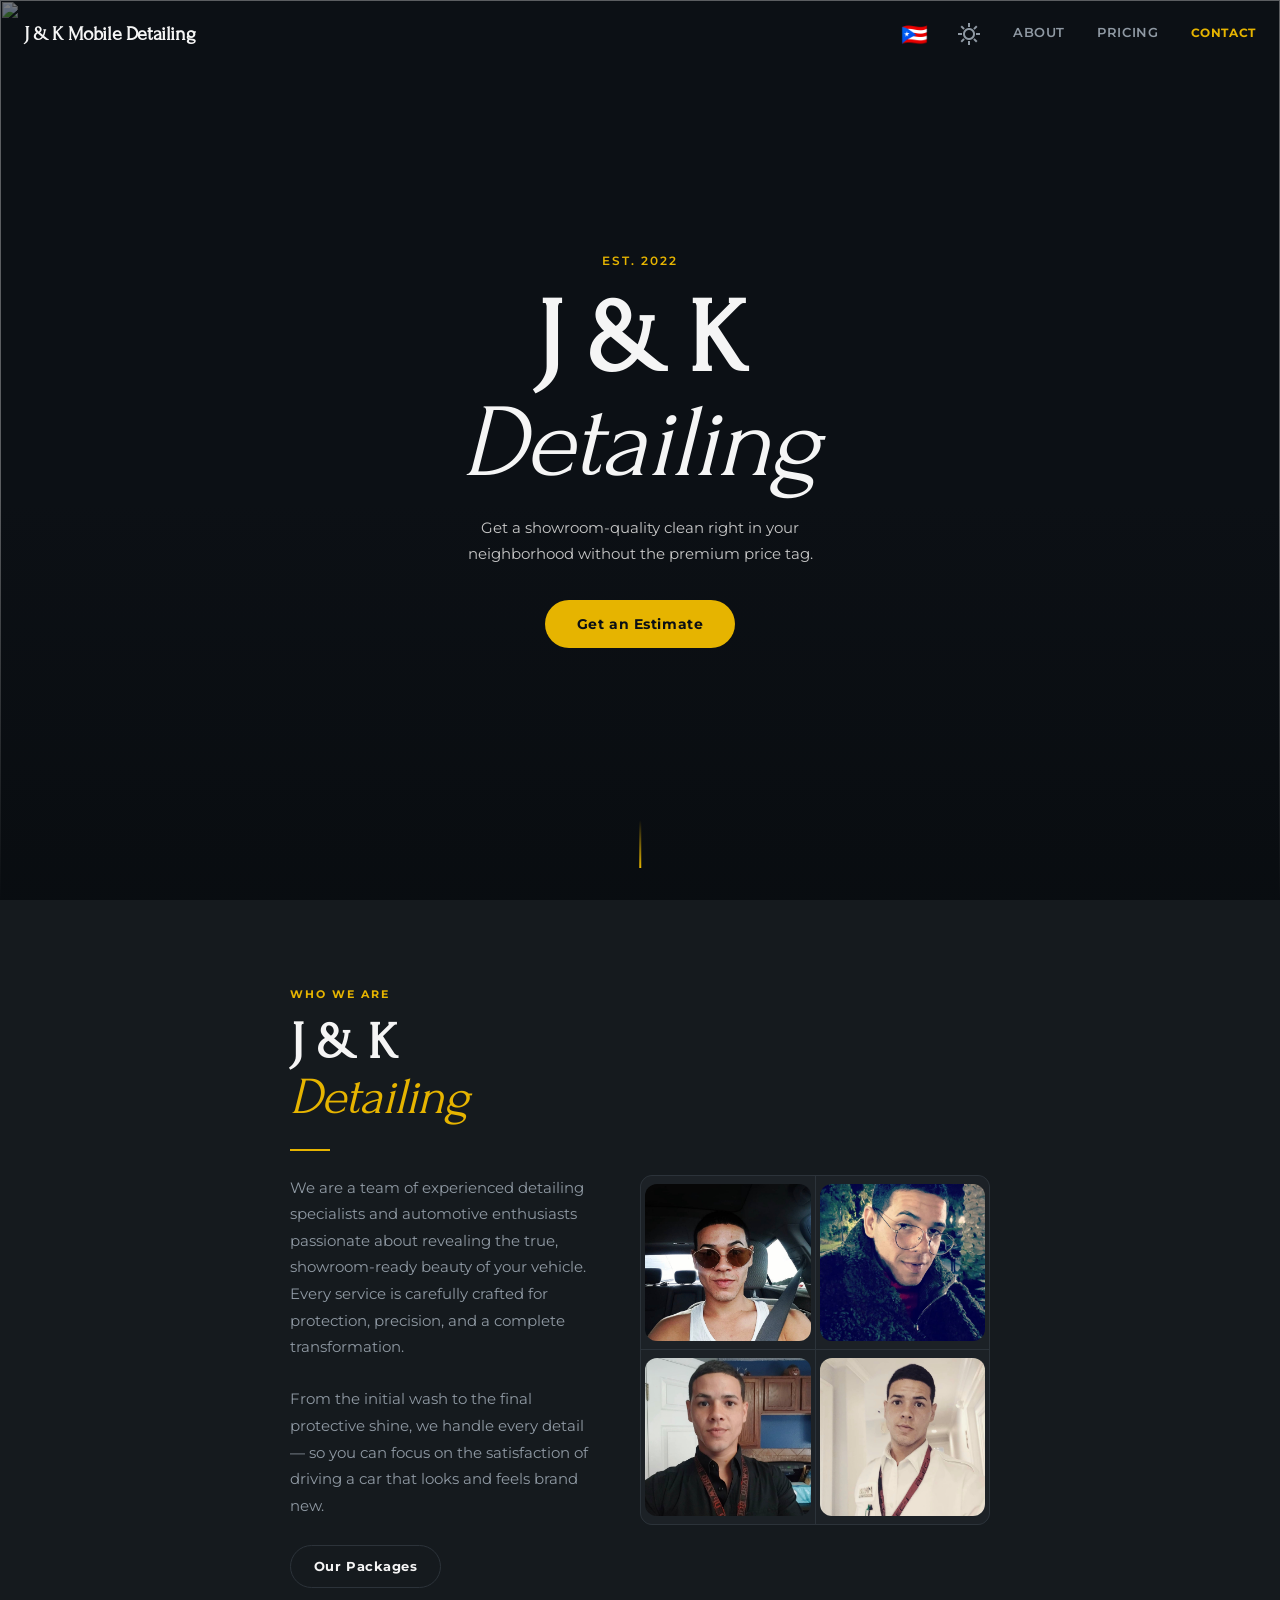
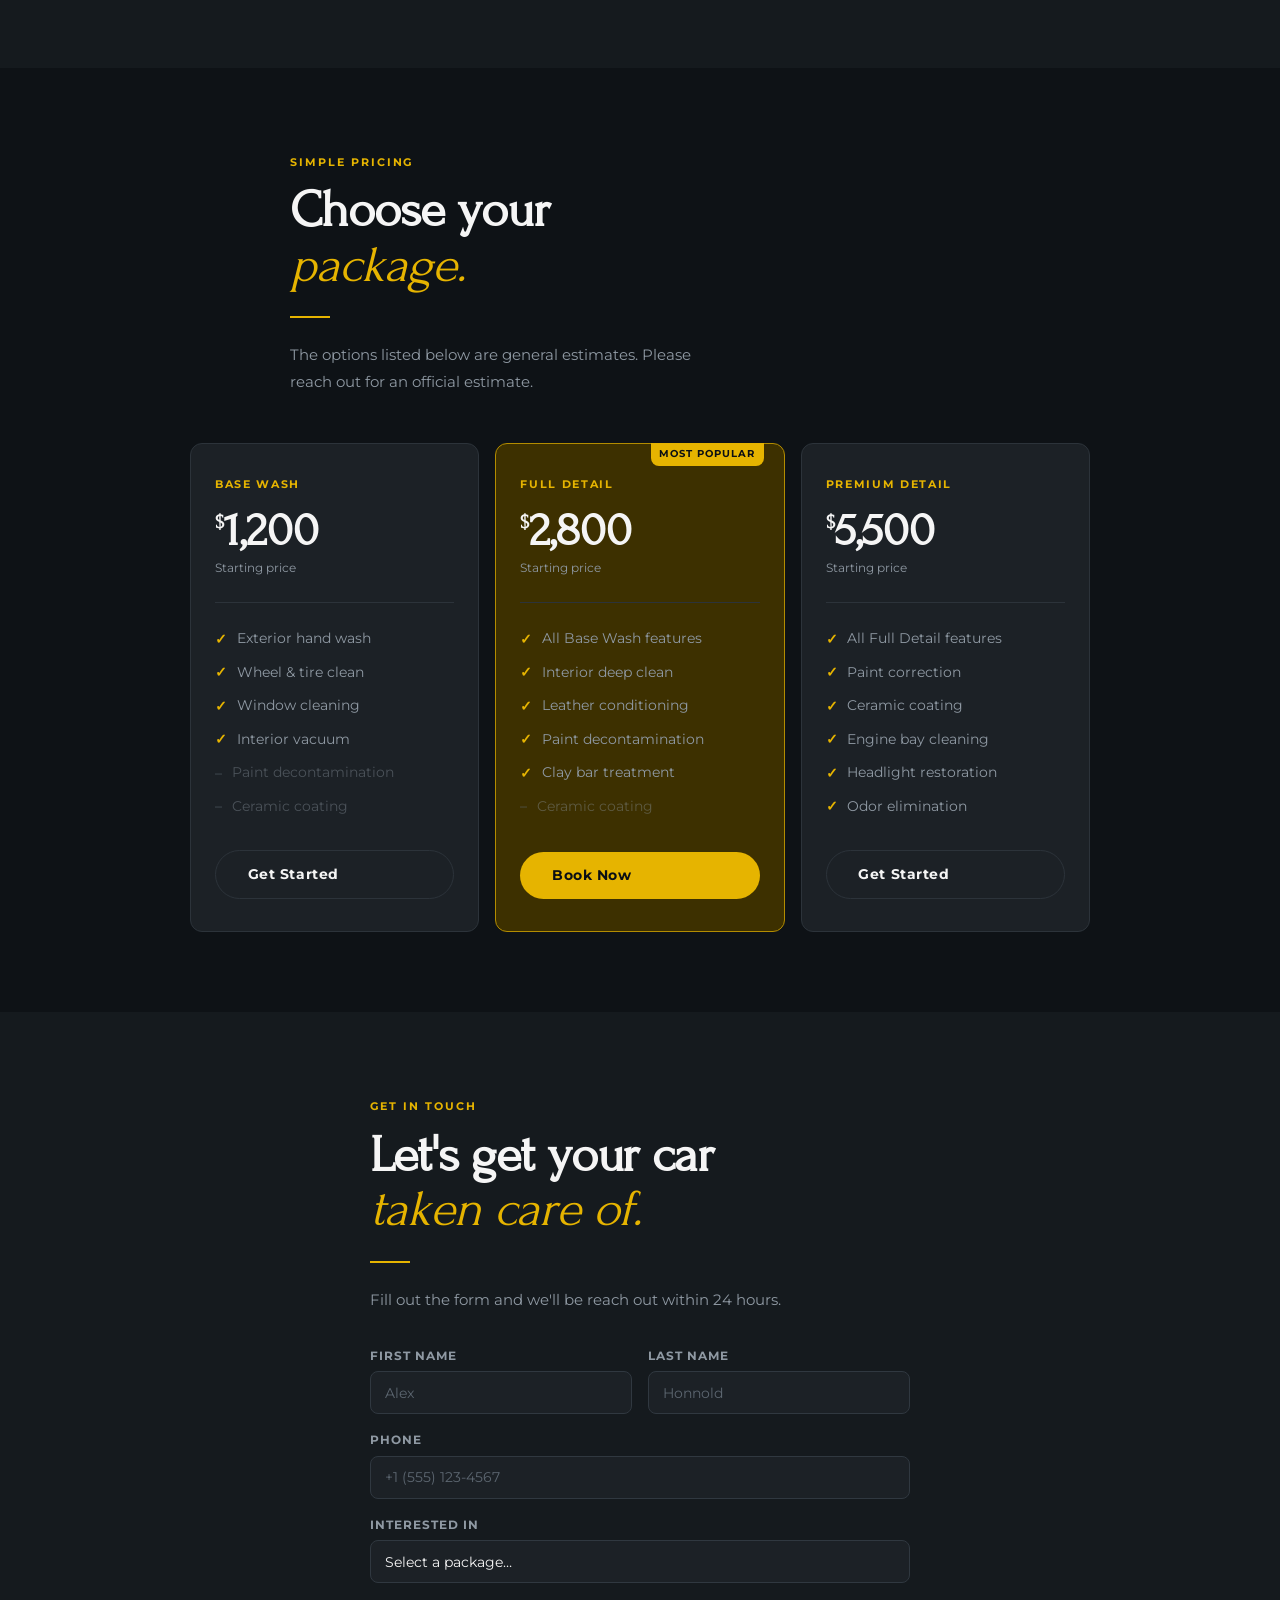
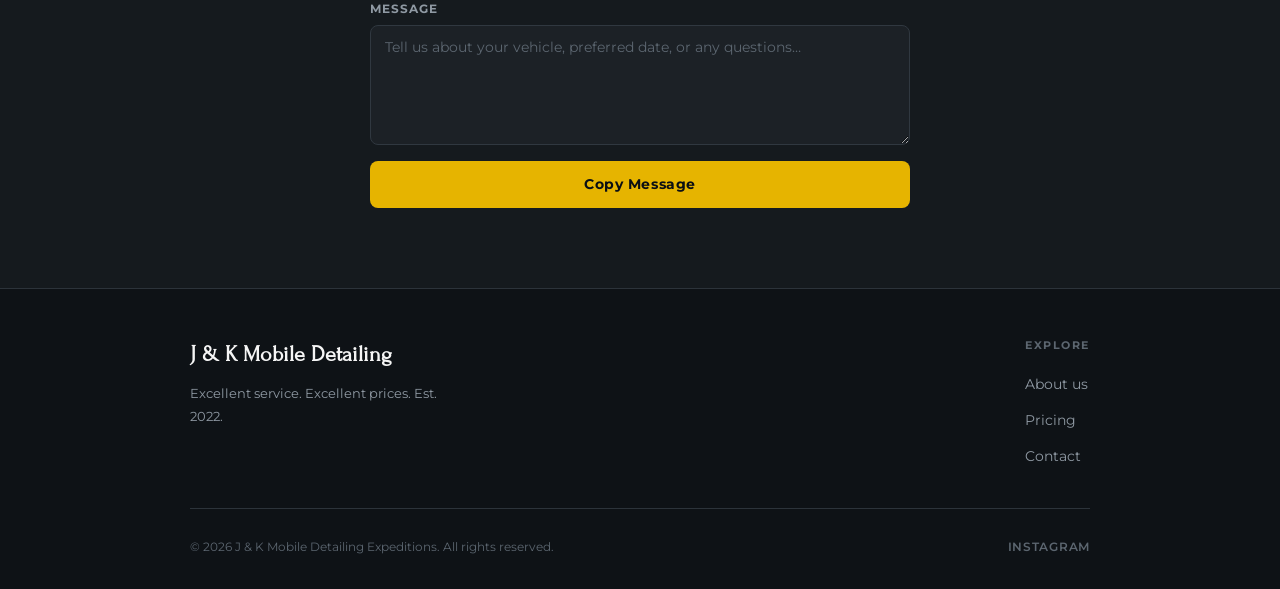
==== jan-site/index.html @ 82960778 "Testing form validation" ====
<!DOCTYPE html>
<html lang="en">
  <head>
    <meta charset="UTF-8" />
    <meta name="viewport" content="width=device-width, initial-scale=1.0"/>
  <title>J & K Mobile Detailing – Full Page</title>
  <link rel="preconnect" href="https://fonts.googleapis.com">
  <link rel="preconnect" href="https://fonts.gstatic.com" crossorigin>
  <link href="https://fonts.googleapis.com/css2?family=Forum&family=Montserrat:ital,wght@0,100..900;1,100..900&display=swap" rel="stylesheet">
  <link rel="stylesheet" href="style.css">
  <link rel="stylesheet" href="https://fonts.googleapis.com/css2?family=Material+Symbols+Outlined:opsz,wght,FILL,GRAD@24,400,0,0&icon_names=sunny" />
  <link rel="stylesheet" href="https://fonts.googleapis.com/css2?family=Material+Symbols+Outlined:opsz,wght,FILL,GRAD@24,400,0,0&icon_names=bedtime" />
</head>
<body>

  <!-- ================================
       NAV
       ================================ -->
  <nav class="nav" id="nav">
    <a href="#" class="nav__logo">J & K Mobile Detailing</a>
    <div class="nav__right">
      <div class="nav__lang-toggle" id="langToggle" aria-label="Toggle language">
        <span class="nav__flag nav__flag--pr" title="Cambiar a español">🇵🇷</span>
        <span class="nav__flag nav__flag--us" title="Switch to English">🇺🇸</span>
      </div>
      <div class="nav__theme-toggle" id="themeToggle" aria-label="Toggle colour scheme">
        <span class="material-symbols-outlined nav__ld nav__light" id="nav__light">sunny</span>
        <span class="material-symbols-outlined nav__ld nav__dark"  id="nav__dark">bedtime</span>
      </div>
      <ul class="nav__links">
        <li><a href="#about"   data-en="About"   data-es="Nosotros">About</a></li>
        <li><a href="#pricing" data-en="Pricing" data-es="Precios">Pricing</a></li>
        <li><a href="#contact" class="nav__cta" data-en="Contact" data-es="Contacto">Contact</a></li>
      </ul>
      <button class="nav__hamburger" id="hamburger" aria-label="Toggle menu">
        <span></span><span></span><span></span>
      </button>
    </div>
  </nav>

  <!-- Mobile drawer -->
  <div class="nav__drawer" id="drawer">
    <a href="#about"    onclick="closeDrawer()" data-en="About"    data-es="Nosotros">About</a>
    <a href="#features" onclick="closeDrawer()" data-en="Services" data-es="Servicios">Services</a>
    <a href="#pricing"  onclick="closeDrawer()" data-en="Pricing"  data-es="Precios">Pricing</a>
    <a href="#contact"  onclick="closeDrawer()" data-en="Contact"  data-es="Contacto">Contact</a>
  </div>

  <!-- ================================
       HERO
       ================================ -->
  <section class="hero" id="home">
    <img
      class="hero__bg"
      src="https://images.unsplash.com/photo-1694678505383-676d78ea3b96?q=80&w=1470&auto=format&fit=crop&ixlib=rb-4.1.0&ixid=M3wxMjA3fDB8MHxwaG90by1wYWdlfHx8fGVufDB8fHx8fA%3D%3D"
      alt=""
      aria-hidden="true"
      fetchpriority="high"
    />
    <div class="hero__overlay"></div>

    <div class="hero__content">
      <p class="hero__eyebrow" data-en="Est. 2022" data-es="Est. 2022">Est. 2022</p>
      <h1 class="hero__title">J & K<br><em>Detailing</em></h1>
      <p class="hero__desc" data-en="Get a showroom-quality clean right in your neighborhood without the premium price tag." data-es="Obtén una limpieza de calidad showroom en tu vecindario sin el precio elevado.">Get a showroom-quality clean right in your neighborhood without the premium price tag.</p>
      <a href="#contact" class="btn" data-en="Get an Estimate" data-es="Obtener Cotización">Get an Estimate</a>
    </div>

    <div class="hero__scroll" id="scrollHint" aria-hidden="true">
      <span class="hero__scroll-line"></span>
    </div>
  </section>

  <!-- ================================
       ABOUT
       ================================ -->
  <section class="about" id="about">
    <div class="about__inner">
      <div class="reveal">
        <span class="section-label" data-en="Who we are" data-es="Quiénes somos">Who we are</span>
        <h2 class="section-title">J & K<br><em>Detailing</em></h2>
        <div class="divider"></div>
      </div>
      <div class="about__body">
        <div class="about__text reveal">
          <p class="section-sub" data-en="We are a team of experienced detailing specialists and automotive enthusiasts passionate about revealing the true, showroom-ready beauty of your vehicle. Every service is carefully crafted for protection, precision, and a complete transformation." data-es="Somos un equipo de especialistas en detallado con experiencia y entusiastas del automóvil, apasionados por revelar la verdadera belleza de tu vehículo. Cada servicio está diseñado con precisión para lograr una transformación completa.">We are a team of experienced detailing specialists and automotive enthusiasts passionate about revealing the true, showroom-ready beauty of your vehicle. Every service is carefully crafted for protection, precision, and a complete transformation.</p>
          <br>
          <p class="section-sub" data-en="From the initial wash to the final protective shine, we handle every detail — so you can focus on the satisfaction of driving a car that looks and feels brand new." data-es="Desde el lavado inicial hasta el brillo protector final, nos encargamos de cada detalle — para que te enfoques en el placer de manejar un auto que luce y se siente como nuevo.">From the initial wash to the final protective shine, we handle every detail — so you can focus on the satisfaction of driving a car that looks and feels brand new.</p>
          <br>
          <a href="#pricing" class="btn btn--ghost" style="font-size:0.82rem; padding: 0.75em 1.75em;" data-en="Our Packages" data-es="Nuestros Paquetes">Our Packages</a>
        </div>
        <div class="about__stat-grid reveal">
          <div class="about__stat">
            <img class="about__stat-img" src="IMG_4568.jpg" alt="Picture of Jan, owner of J & K Detailing">
          </div>
          <div class="about__stat">
            <img class="about__stat-img" src="IMG_4569.jpg" alt="Picture of Jan, owner of J & K Detailing">
          </div>
          <div class="about__stat">
            <img class="about__stat-img" src="IMG_4570.jpg" alt="Picture of Jan, owner of J & K Detailing">
          </div>
          <div class="about__stat">
            <img class="about__stat-img" src="IMG_4571.jpg" alt="Picture of Jan, owner of J & K Detailing">
          </div>
        </div>
      </div>
    </div>
  </section>

  <!-- ================================
       PRICING
       ================================ -->
  <section class="pricing" id="pricing">
    <div class="pricing__header reveal">
      <span class="section-label" data-en="Simple pricing" data-es="Precios claros">Simple pricing</span>
      <h2 class="section-title" data-en="Choose your<br><em>package.</em>" data-es="Elige tu<br><em>paquete.</em>">Choose your<br><em>package.</em></h2>
      <div class="divider"></div>
      <p class="section-sub" data-en="The options listed below are general estimates. Please reach out for an official estimate." data-es="Las opciones a continuación son estimados generales. Contáctanos para una cotización oficial.">The options listed below are general estimates. Please reach out for an official estimate.</p>
    </div>
    <div class="pricing__grid">

      <!-- Starter -->
      <div class="pricing-card reveal">
        <div class="pricing-card__tier" data-en="Base Wash" data-es="Lavado Básico">Base Wash</div>
        <div class="pricing-card__price"><sup>$</sup>1,200</div>
        <div class="pricing-card__period" data-en="Starting price" data-es="Precio desde">Starting price</div>
        <div class="pricing-card__divider"></div>
        <ul class="pricing-card__features">
          <li data-en="Exterior hand wash" data-es="Lavado exterior a mano">Exterior hand wash</li>
          <li data-en="Wheel & tire clean" data-es="Limpieza de ruedas y gomas">Wheel & tire clean</li>
          <li data-en="Window cleaning" data-es="Limpieza de cristales">Window cleaning</li>
          <li data-en="Interior vacuum" data-es="Aspirado interior">Interior vacuum</li>
          <li class="off" data-en="Paint decontamination" data-es="Descontaminación de pintura">Paint decontamination</li>
          <li class="off" data-en="Ceramic coating" data-es="Recubrimiento cerámico">Ceramic coating</li>
        </ul>
        <a href="#contact" class="btn btn--ghost" data-en="Get Started" data-es="Comenzar">Get Started</a>
      </div>

      <!-- Featured -->
      <div class="pricing-card pricing-card--featured reveal">
        <div class="pricing-card__badge" data-en="Most Popular" data-es="Más Popular">Most Popular</div>
        <div class="pricing-card__tier" data-en="Full Detail" data-es="Detallado Completo">Full Detail</div>
        <div class="pricing-card__price"><sup>$</sup>2,800</div>
        <div class="pricing-card__period" data-en="Starting price" data-es="Precio desde">Starting price</div>
        <div class="pricing-card__divider"></div>
        <ul class="pricing-card__features">
          <li data-en="All Base Wash features" data-es="Todo lo del Lavado Básico">All Base Wash features</li>
          <li data-en="Interior deep clean" data-es="Limpieza profunda interior">Interior deep clean</li>
          <li data-en="Leather conditioning" data-es="Acondicionamiento de cuero">Leather conditioning</li>
          <li data-en="Paint decontamination" data-es="Descontaminación de pintura">Paint decontamination</li>
          <li data-en="Clay bar treatment" data-es="Tratamiento con clay bar">Clay bar treatment</li>
          <li class="off" data-en="Ceramic coating" data-es="Recubrimiento cerámico">Ceramic coating</li>
        </ul>
        <a href="#contact" class="btn" data-en="Book Now" data-es="Reservar Ahora">Book Now</a>
      </div>

      <!-- Pro -->
      <div class="pricing-card reveal">
        <div class="pricing-card__tier" data-en="Premium Detail" data-es="Detallado Premium">Premium Detail</div>
        <div class="pricing-card__price"><sup>$</sup>5,500</div>
        <div class="pricing-card__period" data-en="Starting price" data-es="Precio desde">Starting price</div>
        <div class="pricing-card__divider"></div>
        <ul class="pricing-card__features">
          <li data-en="All Full Detail features" data-es="Todo lo del Detallado Completo">All Full Detail features</li>
          <li data-en="Paint correction" data-es="Corrección de pintura">Paint correction</li>
          <li data-en="Ceramic coating" data-es="Recubrimiento cerámico">Ceramic coating</li>
          <li data-en="Engine bay cleaning" data-es="Limpieza del compartimento">Engine bay cleaning</li>
          <li data-en="Headlight restoration" data-es="Restauración de faros">Headlight restoration</li>
          <li data-en="Odor elimination" data-es="Eliminación de olores">Odor elimination</li>
        </ul>
        <a href="#contact" class="btn btn--ghost" data-en="Get Started" data-es="Comenzar">Get Started</a>
      </div>

    </div>
  </section>

  <!-- ================================
       CONTACT
       ================================ -->
  <section class="contact" id="contact">
    <div class="contact__inner">
      <div class="reveal">
        <span class="section-label" data-en="Get in touch" data-es="Contáctanos">Get in touch</span>
        <h2 class="section-title" data-en="Let's get your car<br><em>taken care of.</em>" data-es="Déjanos cuidar<br><em>tu carro.</em>">Let's get your car<br><em>taken care of.</em></h2>
        <div class="divider"></div>
        <p class="section-sub" data-en="Fill out the form and we'll be reach out within 24 hours." data-es="Llena el formulario y te contactaremos dentro de 24 horas.">Fill out the form and we'll be reach out within 24 hours.</p>
      </div>

      <form class="contact__form reveal" id="contactForm" novalidate>
        <div class="form-row">
          <div class="form-group">
            <label for="fname" data-en="First name" data-es="Nombre">First name</label>
            <input type="text" id="fname" placeholder="Alex" data-en-placeholder="Alex" data-es-placeholder="Alex" required />
          </div>
          <div class="form-group">
            <label for="lname" data-en="Last name" data-es="Apellido">Last name</label>
            <input type="text" id="lname" placeholder="Honnold" data-en-placeholder="Honnold" data-es-placeholder="Honnold" required />
          </div>
        </div>
        <div class="form-group">
          <label for="phone" data-en="Phone" data-es="Teléfono">Phone</label>
          <input type="tel" id="phone" placeholder="+1 (555) 123-4567" data-en-placeholder="+1 (555) 123-4567" data-es-placeholder="+1 (555) 123-4567" required />
        </div>
        <div class="form-group">
          <label for="package" data-en="Interested in" data-es="Interesado en">Interested in</label>
          <select id="package">
            <option value="" data-en="Select a package…" data-es="Elige un paquete…">Select a package…</option>
            <option data-en="Base Wash – $1,200" data-es="Lavado Básico – $1,200">Base Wash – $1,200</option>
            <option data-en="Full Detail – $2,800" data-es="Detallado Completo – $2,800">Full Detail – $2,800</option>
            <option data-en="Premium Detail – $5,500" data-es="Detallado Premium – $5,500">Premium Detail – $5,500</option>
            <option data-en="Custom / not sure yet" data-es="Personalizado / no estoy seguro">Custom / not sure yet</option>
          </select>
        </div>
        <div class="form-group">
          <label for="message" data-en="Message" data-es="Mensaje">Message</label>
          <textarea id="message" placeholder="Tell us about your vehicle, preferred date, or any questions…" data-en-placeholder="Tell us about your vehicle, preferred date, or any questions…" data-es-placeholder="Cuéntanos sobre tu vehículo, fecha preferida o cualquier pregunta…"></textarea>
        </div>
        <button type="submit" class="btn contact__submit" data-en="Copy Message" data-es="Copiar Mensaje">Copy Message</button>
      </form>

      <div class="form-success reveal" id="formSuccess">
        <div class="form-success__icon">✅</div>
        <h3 style="font-family: var(--font-display); font-size: 1.5rem;" data-en="Message copied!" data-es="¡Mensaje copiado!">Message copied!</h3>
        <p data-en="Make sure to send the email and we'll be in touch within 24 hours." data-es="Asegúrate de enviar el correo y nos pondremos en contacto dentro de 24 horas.">Make sure to send the email and we'll be in touch within 24 hours.</p>
      </div>
    </div>
  </section>

  <!-- ================================
       FOOTER
       ================================ -->
  <footer class="footer">
    <div class="footer__inner">
      <div class="footer__top">
        <div class="footer__brand">
          <span class="footer__logo">J & K Mobile Detailing</span>
          <p data-en="Excellent service. Excellent prices. Est. 2022." data-es="Excelente servicio. Excelentes precios. Est. 2022.">Excellent service. Excellent prices. Est. 2022.</p>
        </div>
        <div class="footer__cols">
          <div class="footer__links-group">
            <h4>Explore</h4>
            <ul>
              <li><a data-en="About us" data-es="Quienes somos" href="#about">About us</a></li>
              <li><a data-en="Pricing" data-es="Precios" href="#pricing">Pricing</a></li>
              <li><a data-en="Contact" data-es="Contacto" href="#contact">Contact</a></li>
            </ul>
          </div>
        </div>
      </div>

      <div class="footer__bottom">
        <p class="footer__copy">© 2026 J & K Mobile Detailing Expeditions. All rights reserved.</p>
        <div class="footer__socials">
          <a href="https://www.instagram.com/mdetailing749?igsh=dXpveGNpaGJ0d29r">Instagram</a>
        </div>
      </div>
    </div>
  </footer>
<script src="script.js"></script>
</body>
</html>
---- jan-site/style.css ----
/* ================================
       COLOR TOKENS — tweak here only
       ================================ */
    :root {
      color-scheme: light dark;
      --bg:               hsl(210, 22%, 7%);
      --bg-section:       hsl(210, 18%, 10%);
      --bg-card:          hsl(210, 16%, 13%);
      --bg-card-hover:    hsl(210, 16%, 16%);
      --border:           hsl(210, 14%, 20%);

      --accent:           hsl(47, 100%, 45%);
      --accent-light:     hsl(47, 100%, 65%);
      --accent-dim:       hsl(47, 100%, 18%);

      --text:             hsl(0, 0%, 96%);
      --text-muted:       hsl(210, 10%, 60%);
      --text-faint:       hsl(210, 10%, 40%);

      --overlay-color:    hsl(210, 30%, 6%);
      --overlay-opacity:  0.55;
      --gradient-color:   hsl(210, 30%, 5%);

      --btn-bg:           hsl(47, 100%, 45%);
      --btn-text:         hsl(210, 30%, 6%);
      --btn-hover:        hsl(47, 100%, 65%);

      --pricing-featured: hsl(47, 100%, 12%);
      --pricing-border:   hsl(47, 100%, 35%);

      --input-bg:         hsl(210, 16%, 13%);
      --input-border:     hsl(210, 14%, 22%);
      --input-focus:      hsl(47, 100%, 45%);
      
      /* ================================
       Light mode options
       ================================ */

      --light-bg:               hsl(210, 22%, 93%);
      --light-bg-section:       hsl(210, 18%, 90%);
      --light-bg-card:          hsl(210, 16%, 87%);
      --light-bg-card-hover:    hsl(210, 16%, 84%);
      --light-border:           hsl(210, 14%, 80%);

      --light-accent:           hsl(47, 100%, 55%);
      --light-accent-light:     hsl(47, 100%, 35%);
      --light-accent-dim:       hsl(47, 100%, 82%);

      --light-text:             hsl(0, 0%, 4%);
      --light-text-muted:       hsl(210, 10%, 40%);
      --light-text-faint:       hsl(210, 10%, 60%);

      --light-overlay-color:    hsl(210, 30%, 94%);
      --light-overlay-opacity:  0.55;
      --light-gradient-color:   hsl(210, 30%, 95%);

      --light-btn-bg:           hsl(47, 100%, 55%);
      --light-btn-text:         hsl(210, 30%, 94%);
      --light-btn-hover:        hsl(47, 100%, 35%);

      --light-pricing-featured: hsl(47, 100%, 88%);
      --light-pricing-border:   hsl(47, 100%, 65%);

      --light-input-bg:         hsl(210, 16%, 87%);
      --light-input-border:     hsl(210, 14%, 78%);
      --light-input-focus:      hsl(47, 100%, 55%);


      --font-display: "Forum", serif;
      --font-body:    "Montserrat", sans-serif;


      --section-pad: 5rem 1.5rem;
      --radius: 12px;
    }

    /* ================================
       RESET
       ================================ */
    *, *::before, *::after { box-sizing: border-box; margin: 0; padding: 0; }
    html { scroll-behavior: smooth; }
    a { text-decoration: none; color: inherit; }
    img { display: block; max-width: 100%; }
    ul { list-style: none; }

    body {
      font-family: var(--font-body);
      background: var(--bg);
      color: var(--text);
      font-size: 1rem;
      line-height: 1.6;
      overflow-x: hidden;
    }

    /* ================================
       SHARED UTILITIES
       ================================ */
    .section-label {
      display: inline-block;
      font-size: 0.68rem;
      font-weight: 700;
      letter-spacing: 0.18em;
      text-transform: uppercase;
      color: var(--accent);
      margin-bottom: 0.75rem;
    }

    .section-title {
      font-family: var(--font-display);
      font-size: clamp(2rem, 8vw, 3.25rem);
      font-weight: 800;
      line-height: 1.05;
      letter-spacing: -0.02em;
      margin-bottom: 1rem;
    }

    .section-title em {
      font-style: italic;
      font-weight: 400;
      color: var(--accent);
    }

    .section-sub {
      font-size: 0.95rem;
      color: var(--text-muted);
      max-width: 42ch;
      line-height: 1.75;
    }

    .divider {
      width: 40px;
      height: 2px;
      background: var(--accent);
      margin: 1.5rem 0;
    }

    /* Scroll-reveal: elements start hidden, JS adds .visible */
    .reveal {
      opacity: 0;
      transform: translateY(24px);
      transition: opacity 0.55s ease, transform 0.55s ease;
    }
    .reveal.visible {
      opacity: 1;
      transform: none;
    }

    /* ================================
       NAV (sticky)
       ================================ */
    .nav {
      position: fixed;
      top: 0; left: 0; right: 0;
      z-index: 100;
      display: flex;
      align-items: center;
      justify-content: space-between;
      padding: 1.1rem 1.5rem;
      transition: background 0.3s, backdrop-filter 0.3s;
    }

    .nav.scrolled {
      background: hsl(210, 22%, 7%, 0.88);
      backdrop-filter: blur(12px);
      -webkit-backdrop-filter: blur(12px);
      border-bottom: 1px solid var(--border);
    }

    .nav__logo {
      font-family: var(--font-display);
      font-size: 1.25rem;
      font-weight: 800;
      color: var(--text);
      letter-spacing: -0.02em;
    }

    .nav__right {
      display: flex;
      justify-content: flex-end;
      gap: 2rem;
    }

    /* --- Theme toggle icons --- */
    .nav__theme-toggle {
      position: relative;
      width: 24px;
      height: 24px;
      flex-shrink: 0;
    }

    .nav__ld {
      position: absolute;
      inset: 0;
      color: var(--text-muted);
      cursor: pointer;
      transition: color 0.2s, opacity 0.25s, transform 0.25s;
      user-select: none;
      line-height: 1;
    }

    .nav__ld:hover { color: var(--text); }

    /* Dark mode = default: show sun (switch TO light), hide moon */
    .nav__light { opacity: 1;  transform: scale(1);    pointer-events: auto;  }
    .nav__dark  { opacity: 0;  transform: scale(0.6);  pointer-events: none;  }

    /* Light mode active: show moon (switch TO dark), hide sun */
    body.light .nav__light { opacity: 0; transform: scale(0.6); pointer-events: none; }
    body.light .nav__dark  { opacity: 1; transform: scale(1);   pointer-events: auto; }

    /* --- Language / flag toggle --- */
    .nav__lang-toggle {
      position: relative;
      width: 24px;
      height: 24px;
      flex-shrink: 0;
      cursor: pointer;
    }

    .nav__flag {
      position: absolute;
      inset: 0;
      font-size: 1.35rem;
      line-height: 24px;
      text-align: center;
      transition: opacity 0.25s, transform 0.25s;
      user-select: none;
    }

    /* English default: show PR flag (tap = switch to Spanish), hide US flag */
    .nav__flag--pr { opacity: 1; transform: scale(1);   pointer-events: auto; }
    .nav__flag--us { opacity: 0; transform: scale(0.6); pointer-events: none; }

    /* Spanish active: show US flag (tap = switch to English), hide PR flag */
    body.es .nav__flag--pr { opacity: 0; transform: scale(0.6); pointer-events: none; }
    body.es .nav__flag--us { opacity: 1; transform: scale(1);   pointer-events: auto; }


    .nav__links {
      display: none;
      align-items: center;
      gap: 2rem;
      font-size: 0.8rem;
      font-weight: 600;
      letter-spacing: 0.05em;
      text-transform: uppercase;
    }

    .nav__links a { color: var(--text-muted); transition: color 0.2s; }
    .nav__links a:hover { color: var(--text); }

    .nav__cta {
      font-size: 0.78rem;
      font-weight: 700;
      letter-spacing: 0.05em;
      text-transform: uppercase;
      color: var(--accent) !important;
    }

    .nav__hamburger {
      background: none;
      border: none;
      cursor: pointer;
      display: flex;
      flex-direction: column;
      gap: 5px;
      padding: 4px;
    }

    .nav__hamburger span {
      display: block;
      width: 22px;
      height: 2px;
      background: var(--text);
      border-radius: 2px;
      transition: transform 0.3s, opacity 0.3s;
    }

    .nav__hamburger.open span:nth-child(1) { transform: translateY(7px) rotate(45deg); }
    .nav__hamburger.open span:nth-child(2) { opacity: 0; }
    .nav__hamburger.open span:nth-child(3) { transform: translateY(-7px) rotate(-45deg); }

    /* Mobile menu drawer */
    .nav__drawer {
      position: fixed;
      top: 0; left: 0; right: 0; bottom: 0;
      background: var(--bg);
      z-index: 99;
      display: flex;
      flex-direction: column;
      align-items: center;
      justify-content: center;
      gap: 2.5rem;
      font-family: var(--font-display);
      font-size: 2rem;
      font-weight: 800;
      opacity: 0;
      pointer-events: none;
      transition: opacity 0.3s;
    }

    .nav__drawer.open { opacity: 1; pointer-events: all; }
    .nav__drawer a { color: var(--text); transition: color 0.2s; }
    .nav__drawer a:hover { color: var(--accent); }

    @media (min-width: 768px) {
      .nav__links { display: flex; }
      .nav__hamburger { display: none; }
    }

    /* ================================
       HERO
       ================================ */
    .hero {
      position: relative;
      min-height: 100dvh;
      display: flex;
      flex-direction: column;
      align-items: center;
      justify-content: center;
      text-align: center;
      padding: 0 1.5rem;
      overflow: hidden;
    }

    .hero__bg {
      position: absolute;
      inset: 0;
      width: 100%; height: 100%;
      object-fit: cover;
      object-position: center;
      animation: kenburns 18s ease-in-out infinite alternate;
      z-index: 0;
    }

    .hero__overlay {
      position: absolute;
      inset: 0;
      background: var(--overlay-color);
      opacity: var(--overlay-opacity);
      z-index: 1;
    }

    .hero::after {
      content: '';
      position: absolute;
      bottom: 0; left: 0; right: 0;
      height: 45%;
      background: linear-gradient(to top, var(--gradient-color), transparent);
      z-index: 2;
      pointer-events: none;
    }

    .hero__content {
      position: relative;
      z-index: 5;
      display: flex;
      flex-direction: column;
      align-items: center;
      max-width: 600px;
      animation: fadeUp 0.7s ease both;
    }

    .hero__eyebrow {
      font-size: 0.72rem;
      letter-spacing: 0.18em;
      text-transform: uppercase;
      color: var(--accent);
      font-weight: 600;
      margin-bottom: 1rem;
    }

    .hero__title {
      font-family: var(--font-display);
      font-size: clamp(3.2rem, 14vw, 6.5rem);
      font-weight: 800;
      line-height: 1.0;
      letter-spacing: -0.02em;
      color: var(--text);
      margin-bottom: 1.25rem;
    }

    .hero__title em {
      font-style: italic;
      font-weight: 400;
      display: block;
    }

    .hero__desc {
      font-size: 0.95rem;
      line-height: 1.75;
      color: hsl(0, 0%, 78%);
      max-width: 38ch;
      margin-bottom: 2rem;
    }

    /* .hero__note {
      font-size: 0.72rem;
      color: hsl(0, 0%, 60%);
      margin-top: 0.85rem;
      letter-spacing: 0.05em;
    } */

    .hero__scroll {
      position: absolute;
      bottom: 2rem;
      left: 50%;
      transform: translateX(-50%);
      z-index: 5;
    }

    .hero__scroll-line {
      display: block;
      width: 1.5px;
      height: 48px;
      background: linear-gradient(to bottom, transparent, var(--accent));
      animation: scrollPulse 1.8s ease-in-out infinite;
    }

    /* ================================
       BUTTON
       ================================ */
    .btn {
      display: inline-block;
      background: var(--btn-bg);
      color: var(--btn-text);
      font-family: var(--font-body);
      font-size: 0.88rem;
      font-weight: 700;
      letter-spacing: 0.04em;
      padding: 0.9em 2.25em;
      border-radius: 100px;
      cursor: pointer;
      border: none;
      transition: background 0.2s, transform 0.15s;
    }
    .btn:hover  { background: var(--btn-hover); }
    .btn:active { transform: scale(0.97); }

    .btn--ghost {
      background: transparent;
      color: var(--text);
      border: 1.5px solid var(--border);
    }
    .btn--ghost:hover { border-color: var(--accent); color: var(--accent); background: transparent; }

    /* ================================
       ABOUT
       ================================ */
    .about {
      padding: var(--section-pad);
      background: var(--bg-section);
    }

    .about__inner {
      max-width: 700px;
      margin: 0 auto;
    }

    .about__body  {
      display: flex;
      flex-direction: column;
      gap: 2.5rem;
    }

    .about__stat-grid {
      display: grid;
      grid-template-columns: 1fr 1fr;
      gap: 1px;
      background: var(--border);
      border: 1px solid var(--border);
      border-radius: var(--radius);
      overflow: hidden;
      width: 50%;
    }

    .about__stat {
      background: var(--bg-card);
      padding: 0.5rem 0.25rem;
      text-align: center;
      width: 100%;
      aspect-ratio: 1/1;
      overflow: hidden;
    }

    .about__stat-img {
      border-radius: var(--radius);
      /* object-fit: cover; */
      width: 100%;
      height: 100%;
      object-fit: cover;
      display: block;
    }

    .about__stat-num {
      font-family: var(--font-display);
      font-size: 2.4rem;
      font-weight: 800;
      color: var(--accent);
      line-height: 1;
      margin-bottom: 0.35rem;
    }

    .about__stat-label {
      font-size: 0.75rem;
      text-transform: uppercase;
      letter-spacing: 0.1em;
      color: var(--text-muted);
      font-weight: 600;
    }

    @media (max-width: 768px) {
      .about__stat-grid {
        width: 100%;
        height: 80%;
      }
    }

    @media (min-width: 768px) {
      .about__body { flex-direction: row; align-items: flex-start; }
      .about__text { flex: 1; }
      .about__photo { flex: 1;}
    }

    /* ================================
       FEATURES / SERVICES
       ================================ */
    .features {
      padding: var(--section-pad);
      background: var(--bg-section);
    }

    .features__header {
      max-width: 700px;
      margin: 0 auto 3rem;
    }

    .features__grid {
      display: grid;
      grid-template-columns: 1fr;
      gap: 1px;
      background: var(--border);
      border: 1px solid var(--border);
      border-radius: var(--radius);
      overflow: hidden;
      max-width: 900px;
      margin: 0 auto;
    }

    .feature-card {
      background: var(--bg-card);
      padding: 1.75rem 1.5rem;
      transition: background 0.2s;
      display: flex;
      flex-direction: column;
      gap: 0.6rem;
    }

    .feature-card:hover { background: var(--bg-card-hover); }

    .feature-card__icon {
      font-size: 1.75rem;
      margin-bottom: 0.25rem;
    }

    .feature-card__title {
      font-family: var(--font-display);
      font-size: 1.15rem;
      font-weight: 800;
    }

    .feature-card__desc {
      font-size: 0.875rem;
      color: var(--text-muted);
      line-height: 1.7;
    }

    @media (min-width: 540px) {
      .features__grid { grid-template-columns: 1fr 1fr; }
    }

    @media (min-width: 900px) {
      .features__grid { grid-template-columns: 1fr 1fr 1fr; }
    }

    /* ================================
       PRICING
       ================================ */
    .pricing {
      padding: var(--section-pad);
      background: var(--bg);
    }

    .pricing__header {
      max-width: 700px;
      margin: 0 auto 3rem;
    }

    .pricing__grid {
      display: grid;
      grid-template-columns: 1fr;
      gap: 1rem;
      max-width: 900px;
      margin: 0 auto;
    }

    .pricing-card {
      background: var(--bg-card);
      border: 1px solid var(--border);
      border-radius: var(--radius);
      padding: 2rem 1.5rem;
      display: flex;
      flex-direction: column;
      gap: 0;
      position: relative;
      transition: border-color 0.2s;
    }

    .pricing-card:hover { border-color: hsl(210, 14%, 30%); }

    .pricing-card--featured {
      background: var(--pricing-featured);
      border-color: var(--pricing-border);
    }

    .pricing-card--featured:hover { border-color: var(--accent-light); }

    .pricing-card__badge {
      position: absolute;
      top: -1px;
      right: 1.25rem;
      background: var(--accent);
      color: var(--btn-text);
      font-size: 0.65rem;
      font-weight: 700;
      letter-spacing: 0.1em;
      text-transform: uppercase;
      padding: 0.3em 0.8em;
      border-radius: 0 0 8px 8px;
    }

    .pricing-card__tier {
      font-size: 0.7rem;
      font-weight: 700;
      letter-spacing: 0.15em;
      text-transform: uppercase;
      color: var(--accent);
      margin-bottom: 0.75rem;
    }

    .pricing-card__price {
      font-family: var(--font-display);
      font-size: 3rem;
      font-weight: 800;
      line-height: 1;
      margin-bottom: 0.25rem;
    }

    .pricing-card__price sup {
      font-size: 1.2rem;
      vertical-align: super;
    }

    .pricing-card__period {
      font-size: 0.78rem;
      color: var(--text-muted);
      margin-bottom: 1.5rem;
    }

    .pricing-card__divider {
      width: 100%;
      height: 1px;
      background: var(--border);
      margin-bottom: 1.5rem;
    }

    .pricing-card__features {
      display: flex;
      flex-direction: column;
      gap: 0.65rem;
      margin-bottom: 2rem;
      flex: 1;
    }

    .pricing-card__features li {
      font-size: 0.875rem;
      color: var(--text-muted);
      display: flex;
      align-items: flex-start;
      gap: 0.6rem;
    }

    .pricing-card__features li::before {
      content: '✓';
      color: var(--accent);
      font-weight: 700;
      flex-shrink: 0;
      margin-top: 0.05em;
    }

    .pricing-card__features li.off {
      opacity: 0.4;
    }

    .pricing-card__features li.off::before {
      content: '–';
      color: var(--text-faint);
    }

    @media (min-width: 640px) {
      .pricing__grid { grid-template-columns: 1fr 1fr; }
    }

    @media (min-width: 900px) {
      .pricing__grid { grid-template-columns: 1fr 1fr 1fr; }
    }

    /* ================================
       CONTACT
       ================================ */
    .contact {
      padding: var(--section-pad);
      background: var(--bg-section);
    }

    .contact__inner {
      max-width: 540px;
      margin: 0 auto;
    }

    .contact__form {
      display: flex;
      flex-direction: column;
      gap: 1rem;
      margin-top: 2rem;
    }

    .form-group {
      display: flex;
      flex-direction: column;
      gap: 0.4rem;
    }

    .form-group label {
      font-size: 0.75rem;
      font-weight: 700;
      letter-spacing: 0.08em;
      text-transform: uppercase;
      color: var(--text-muted);
    }

    .form-group input,
    .form-group textarea,
    .form-group select {
      background: var(--input-bg);
      border: 1.5px solid var(--input-border);
      border-radius: 8px;
      color: var(--text);
      font-family: var(--font-body);
      font-size: 0.9rem;
      padding: 0.8em 1em;
      outline: none;
      transition: border-color 0.2s;
      width: 100%;
      -webkit-appearance: none;
    }

    .form-group input::placeholder,
    .form-group textarea::placeholder { color: var(--text-faint); }

    .form-group input:focus,
    .form-group textarea:focus,
    .form-group select:focus {
      border-color: var(--input-focus);
    }

    .form-group textarea { resize: vertical; min-height: 120px; }

    .form-row {
      display: grid;
      grid-template-columns: 1fr 1fr;
      gap: 1rem;
    }

    .contact__submit {
      width: 100%;
      padding: 1em;
      font-size: 0.9rem;
      border-radius: 8px;
    }

    /* Form success state */
    .form-success {
      display: none;
      text-align: center;
      padding: 2.5rem 1.5rem;
      background: var(--accent-dim);
      border: 1px solid var(--accent);
      border-radius: var(--radius);
    }

    .form-success__icon { font-size: 2.5rem; margin-bottom: 1rem; }

    .form-success p {
      font-size: 0.9rem;
      color: var(--text-muted);
      margin-top: 0.5rem;
    }

    /* ================================
       FOOTER
       ================================ */
    .footer {
      background: var(--bg);
      border-top: 1px solid var(--border);
      padding: 3rem 1.5rem 2rem;
    }

    .footer__inner {
      max-width: 900px;
      margin: 0 auto;
      display: flex;
      flex-direction: column;
      gap: 2.5rem;
    }

    .footer__top {
      display: flex;
      flex-direction: column;
      gap: 2rem;
    }

    .footer__brand .footer__logo {
      font-family: var(--font-display);
      font-size: 1.4rem;
      font-weight: 800;
      color: var(--text);
      margin-bottom: 0.6rem;
      display: block;
    }

    .footer__brand p {
      font-size: 0.82rem;
      color: var(--text-muted);
      max-width: 28ch;
      line-height: 1.7;
    }

    .footer__links-group h4 {
      font-size: 0.7rem;
      font-weight: 700;
      letter-spacing: 0.14em;
      text-transform: uppercase;
      color: var(--text-faint);
      margin-bottom: 1rem;
    }

    .footer__links-group ul {
      display: flex;
      flex-direction: column;
      gap: 0.65rem;
    }

    .footer__links-group a {
      font-size: 0.875rem;
      color: var(--text-muted);
      transition: color 0.2s;
    }

    .footer__links-group a:hover { color: var(--text); }

    .footer__cols {
      display: grid;
      grid-template-columns: 1fr;
      gap: 2rem;
    }

    .footer__bottom {
      display: flex;
      flex-direction: column;
      gap: 1rem;
      border-top: 1px solid var(--border);
      padding-top: 1.75rem;
      align-items: flex-start;
    }

    .footer__copy {
      font-size: 0.75rem;
      color: var(--text-faint);
    }

    .footer__socials {
      display: flex;
      gap: 1rem;
    }

    .footer__socials a {
      font-size: 0.75rem;
      color: var(--text-faint);
      font-weight: 600;
      letter-spacing: 0.06em;
      text-transform: uppercase;
      transition: color 0.2s;
    }

    .footer__socials a:hover { color: var(--accent); }

    @media (min-width: 640px) {
      .footer__top { flex-direction: row; justify-content: space-between; }
      .footer__bottom { flex-direction: row; justify-content: space-between; align-items: center; }
    }

    /* ================================
       ANIMATIONS
       ================================ */
    @keyframes fadeUp {
      from { opacity: 0; transform: translateY(22px); }
      to   { opacity: 1; transform: none; }
    }

    @keyframes kenburns {
      from { transform: scale(1.0) translate(0, 0); }
      to   { transform: scale(1.08) translate(-1%, 1%); }
    }

    @keyframes scrollPulse {
      0%, 100% { opacity: 0.3; }
      50%       { opacity: 1; }
    }

    /* ================================
       LIGHT MODE OVERRIDES
       ================================ */
    body.light {
      --bg:               var(--light-bg);
      --bg-section:       var(--light-bg-section);
      --bg-card:          var(--light-bg-card);
      --bg-card-hover:    var(--light-bg-card-hover);
      --border:           var(--light-border);
      --accent:           var(--light-accent);
      --accent-light:     var(--light-accent-light);
      --accent-dim:       var(--light-accent-dim);
      --text:             var(--light-text);
      --text-muted:       var(--light-text-muted);
      --text-faint:       var(--light-text-faint);
      --overlay-color:    var(--light-overlay-color);
      --overlay-opacity:  var(--light-overlay-opacity);
      --gradient-color:   var(--light-gradient-color);
      --btn-bg:           var(--light-btn-bg);
      --btn-text:         var(--light-btn-text);
      --btn-hover:        var(--light-btn-hover);
      --pricing-featured: var(--light-pricing-featured);
      --pricing-border:   var(--light-pricing-border);
      --input-bg:         var(--light-input-bg);
      --input-border:     var(--light-input-border);
      --input-focus:      var(--light-input-focus);

      transition: background 0.35s ease, color 0.35s ease;
    }

    body.light .nav.scrolled {
      background: hsl(210, 22%, 93%, 0.88);
    }

    body.light .hero__desc {
      color: hsl(0, 0%, 30%);
    }
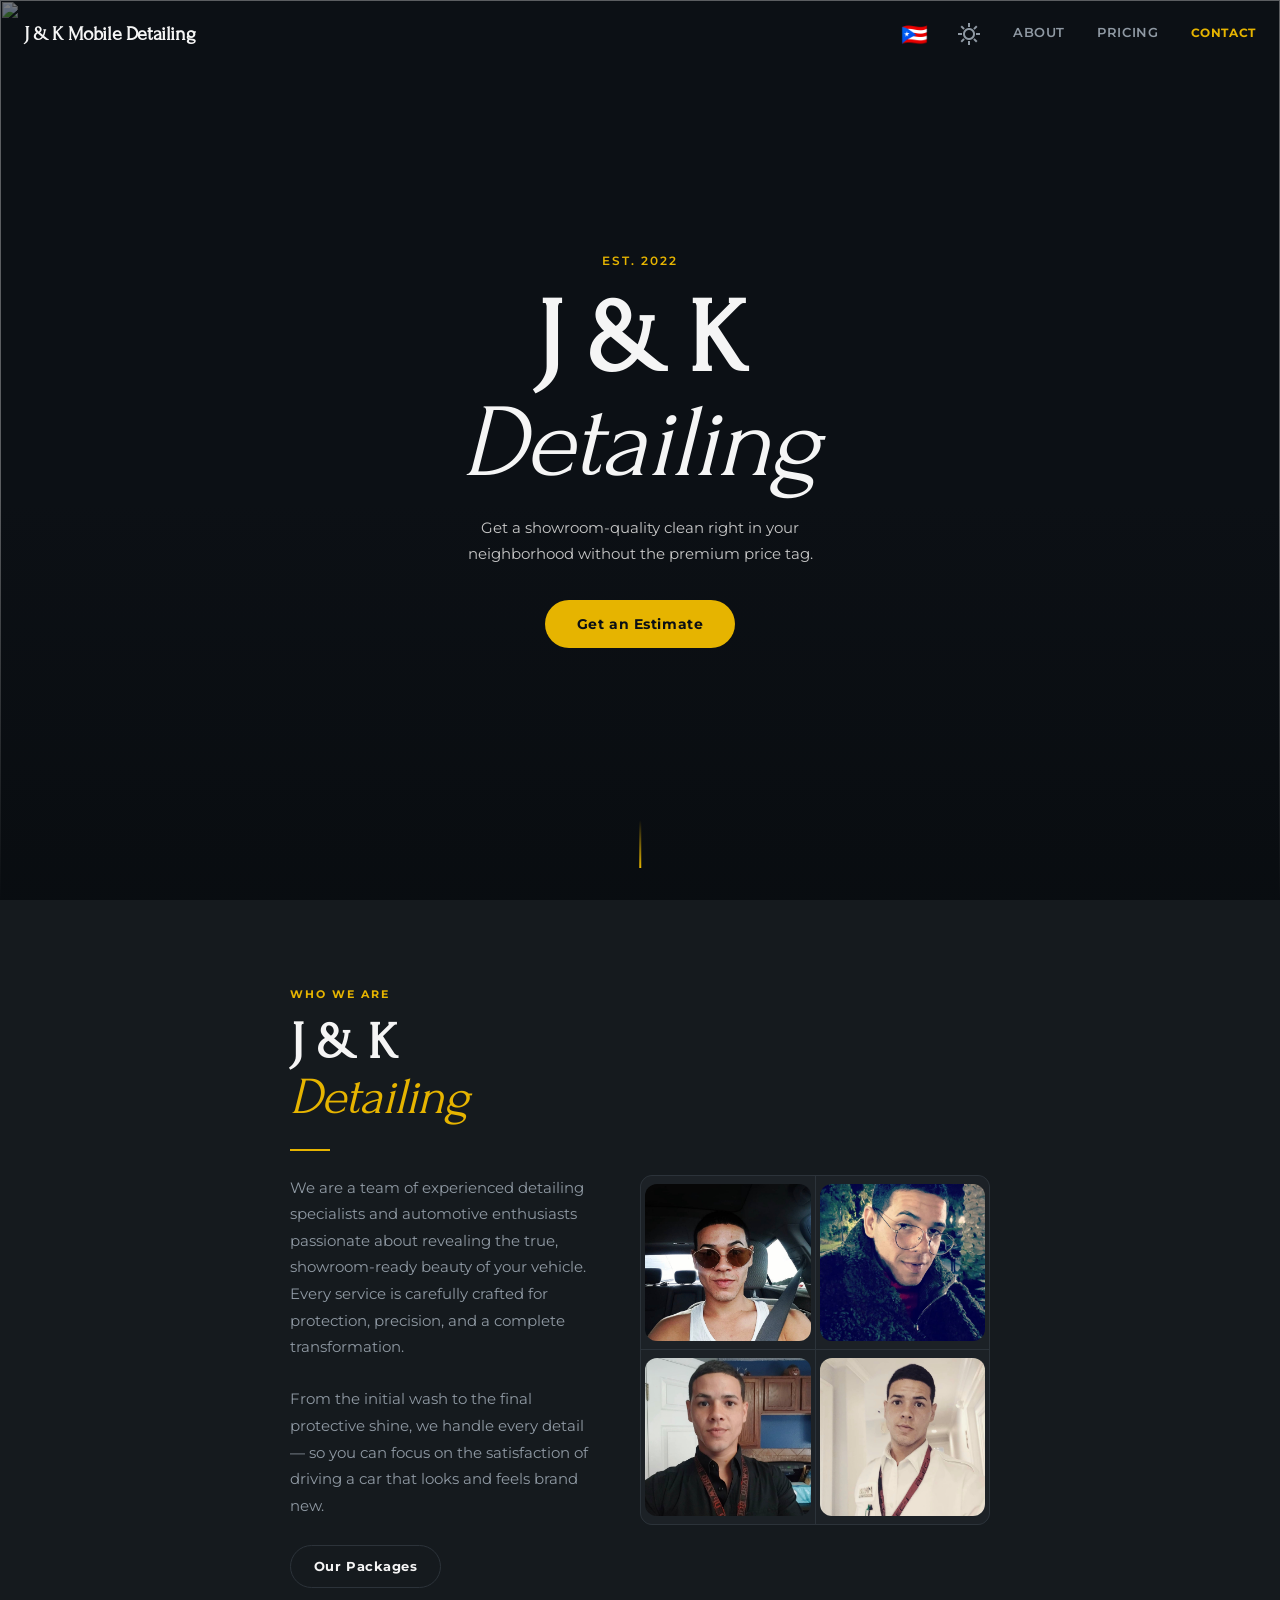
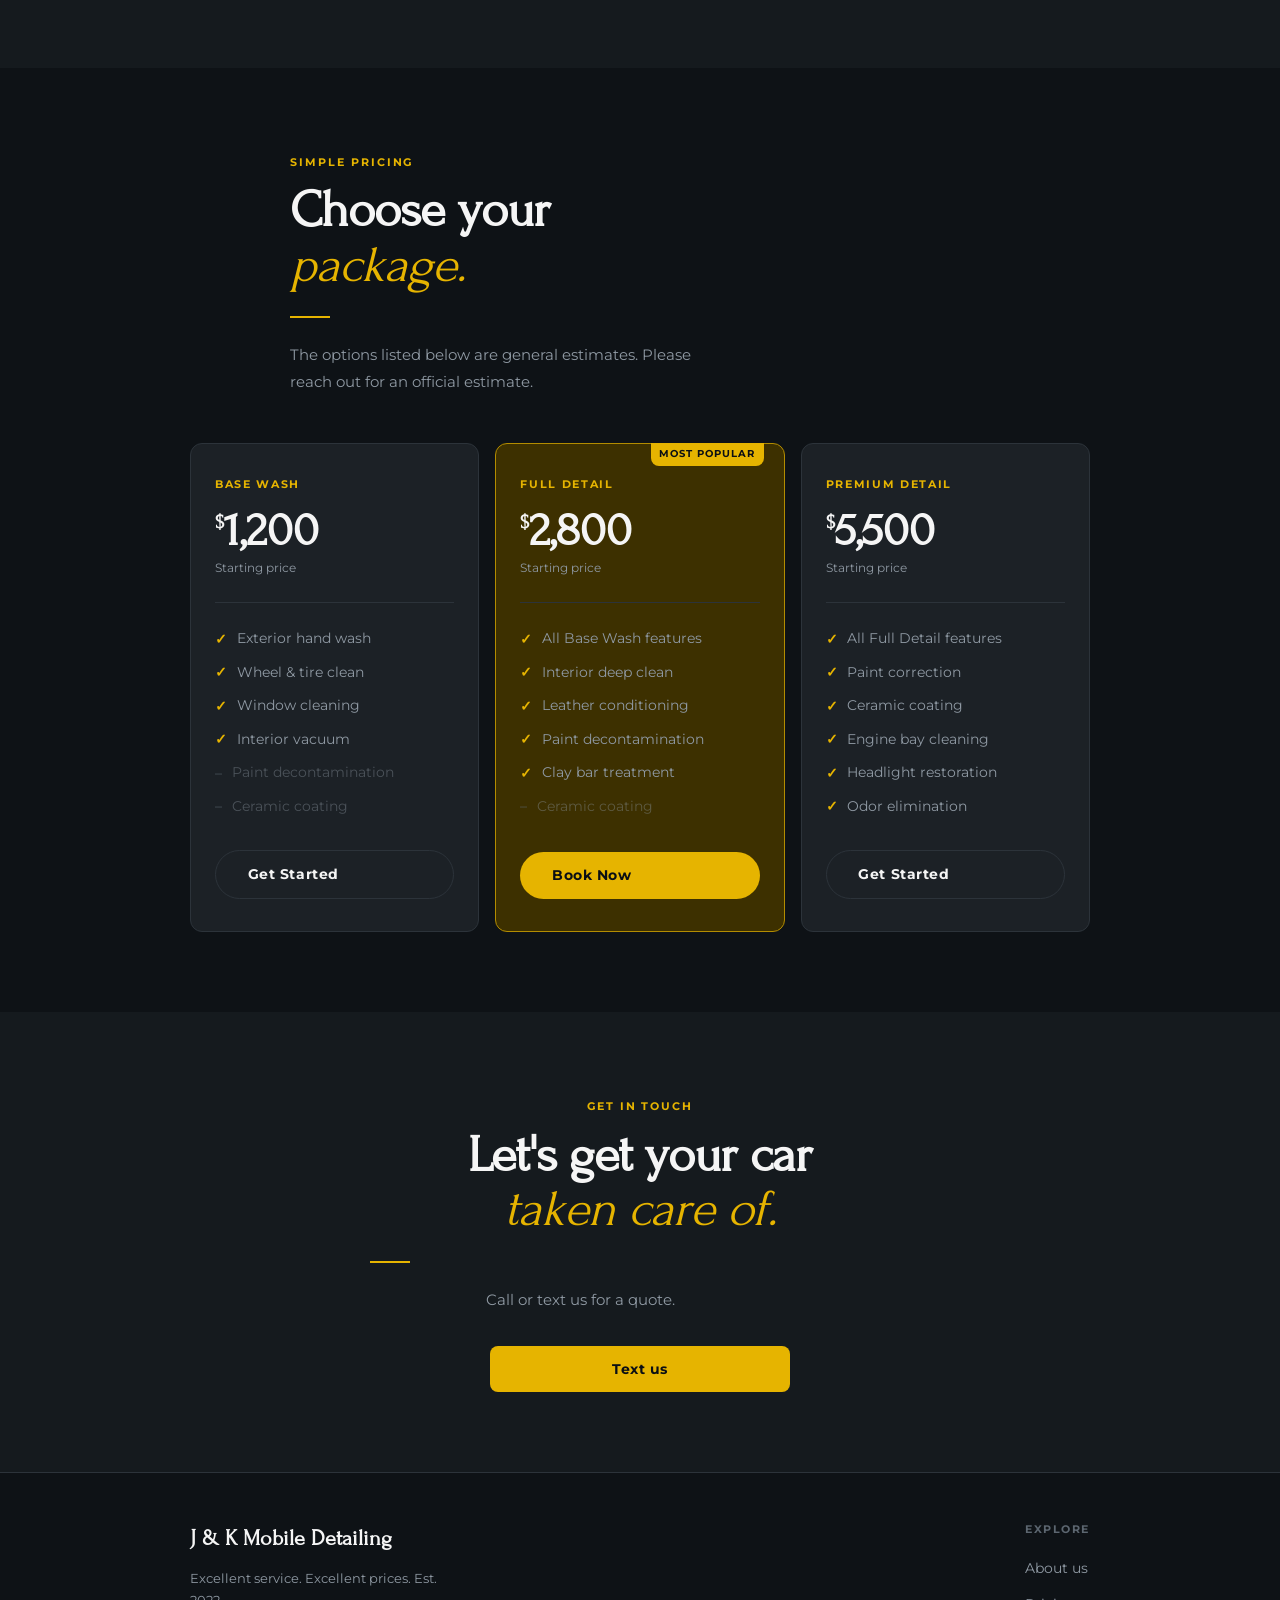
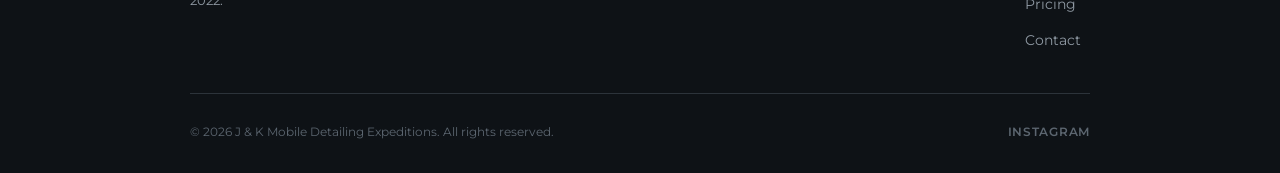
==== commit 3e9308f0: "Just added the phone number option" ====
--- a/jan-site/index.html
+++ b/jan-site/index.html
@@ -183,48 +183,15 @@
         <span class="section-label" data-en="Get in touch" data-es="Contáctanos">Get in touch</span>
         <h2 class="section-title" data-en="Let's get your car<br><em>taken care of.</em>" data-es="Déjanos cuidar<br><em>tu carro.</em>">Let's get your car<br><em>taken care of.</em></h2>
         <div class="divider"></div>
-        <p class="section-sub" data-en="Fill out the form and we'll be reach out within 24 hours." data-es="Llena el formulario y te contactaremos dentro de 24 horas.">Fill out the form and we'll be reach out within 24 hours.</p>
-      </div>
-
-      <form class="contact__form reveal" id="contactForm" novalidate>
-        <div class="form-row">
-          <div class="form-group">
-            <label for="fname" data-en="First name" data-es="Nombre">First name</label>
-            <input type="text" id="fname" placeholder="Alex" data-en-placeholder="Alex" data-es-placeholder="Alex" required />
-          </div>
-          <div class="form-group">
-            <label for="lname" data-en="Last name" data-es="Apellido">Last name</label>
-            <input type="text" id="lname" placeholder="Honnold" data-en-placeholder="Honnold" data-es-placeholder="Honnold" required />
-          </div>
-        </div>
-        <div class="form-group">
-          <label for="phone" data-en="Phone" data-es="Teléfono">Phone</label>
-          <input type="tel" id="phone" placeholder="+1 (555) 123-4567" data-en-placeholder="+1 (555) 123-4567" data-es-placeholder="+1 (555) 123-4567" required />
-        </div>
-        <div class="form-group">
-          <label for="package" data-en="Interested in" data-es="Interesado en">Interested in</label>
-          <select id="package">
-            <option value="" data-en="Select a package…" data-es="Elige un paquete…">Select a package…</option>
-            <option data-en="Base Wash – $1,200" data-es="Lavado Básico – $1,200">Base Wash – $1,200</option>
-            <option data-en="Full Detail – $2,800" data-es="Detallado Completo – $2,800">Full Detail – $2,800</option>
-            <option data-en="Premium Detail – $5,500" data-es="Detallado Premium – $5,500">Premium Detail – $5,500</option>
-            <option data-en="Custom / not sure yet" data-es="Personalizado / no estoy seguro">Custom / not sure yet</option>
-          </select>
-        </div>
-        <div class="form-group">
-          <label for="message" data-en="Message" data-es="Mensaje">Message</label>
-          <textarea id="message" placeholder="Tell us about your vehicle, preferred date, or any questions…" data-en-placeholder="Tell us about your vehicle, preferred date, or any questions…" data-es-placeholder="Cuéntanos sobre tu vehículo, fecha preferida o cualquier pregunta…"></textarea>
-        </div>
-        <button type="submit" class="btn contact__submit" data-en="Copy Message" data-es="Copiar Mensaje">Copy Message</button>
-      </form>
-
-      <div class="form-success reveal" id="formSuccess">
-        <div class="form-success__icon">✅</div>
-        <h3 style="font-family: var(--font-display); font-size: 1.5rem;" data-en="Message copied!" data-es="¡Mensaje copiado!">Message copied!</h3>
-        <p data-en="Make sure to send the email and we'll be in touch within 24 hours." data-es="Asegúrate de enviar el correo y nos pondremos en contacto dentro de 24 horas.">Make sure to send the email and we'll be in touch within 24 hours.</p>
-      </div>
-    </div>
-  </section>
+        <p class="section-sub" data-en="Call or text us for a quote." data-es="Llámanos o envíanos un mensaje para una cotización.">Call or text us for a quote.</p>
+      </div>
+
+      <button class="btn contact__phone-btn" id="phoneBtn" data-phone="+1234567890">
+        <span data-en="Text us" data-es="Envíanos un mensaje">Text us</span>
+      </button>
+    </div>
+  </section>
+
 
   <!-- ================================
        FOOTER
--- a/jan-site/style.css
+++ b/jan-site/style.css
@@ -716,8 +716,8 @@
     }
 
     /* ================================
-       CONTACT
-       ================================ */
+          CONTACT
+          ================================ */
     .contact {
       padding: var(--section-pad);
       background: var(--bg-section);
@@ -726,86 +726,18 @@
     .contact__inner {
       max-width: 540px;
       margin: 0 auto;
-    }
-
-    .contact__form {
-      display: flex;
-      flex-direction: column;
-      gap: 1rem;
-      margin-top: 2rem;
-    }
-
-    .form-group {
-      display: flex;
-      flex-direction: column;
-      gap: 0.4rem;
-    }
-
-    .form-group label {
-      font-size: 0.75rem;
-      font-weight: 700;
-      letter-spacing: 0.08em;
-      text-transform: uppercase;
-      color: var(--text-muted);
-    }
-
-    .form-group input,
-    .form-group textarea,
-    .form-group select {
-      background: var(--input-bg);
-      border: 1.5px solid var(--input-border);
-      border-radius: 8px;
-      color: var(--text);
-      font-family: var(--font-body);
-      font-size: 0.9rem;
-      padding: 0.8em 1em;
-      outline: none;
-      transition: border-color 0.2s;
+      text-align: center;
+    }
+
+    .contact__phone-btn {
       width: 100%;
-      -webkit-appearance: none;
-    }
-
-    .form-group input::placeholder,
-    .form-group textarea::placeholder { color: var(--text-faint); }
-
-    .form-group input:focus,
-    .form-group textarea:focus,
-    .form-group select:focus {
-      border-color: var(--input-focus);
-    }
-
-    .form-group textarea { resize: vertical; min-height: 120px; }
-
-    .form-row {
-      display: grid;
-      grid-template-columns: 1fr 1fr;
-      gap: 1rem;
-    }
-
-    .contact__submit {
-      width: 100%;
+      max-width: 300px;
       padding: 1em;
       font-size: 0.9rem;
       border-radius: 8px;
-    }
-
-    /* Form success state */
-    .form-success {
-      display: none;
-      text-align: center;
-      padding: 2.5rem 1.5rem;
-      background: var(--accent-dim);
-      border: 1px solid var(--accent);
-      border-radius: var(--radius);
-    }
-
-    .form-success__icon { font-size: 2.5rem; margin-bottom: 1rem; }
-
-    .form-success p {
-      font-size: 0.9rem;
-      color: var(--text-muted);
-      margin-top: 0.5rem;
-    }
+      margin-top: 2rem;
+    }
+
 
     /* ================================
        FOOTER
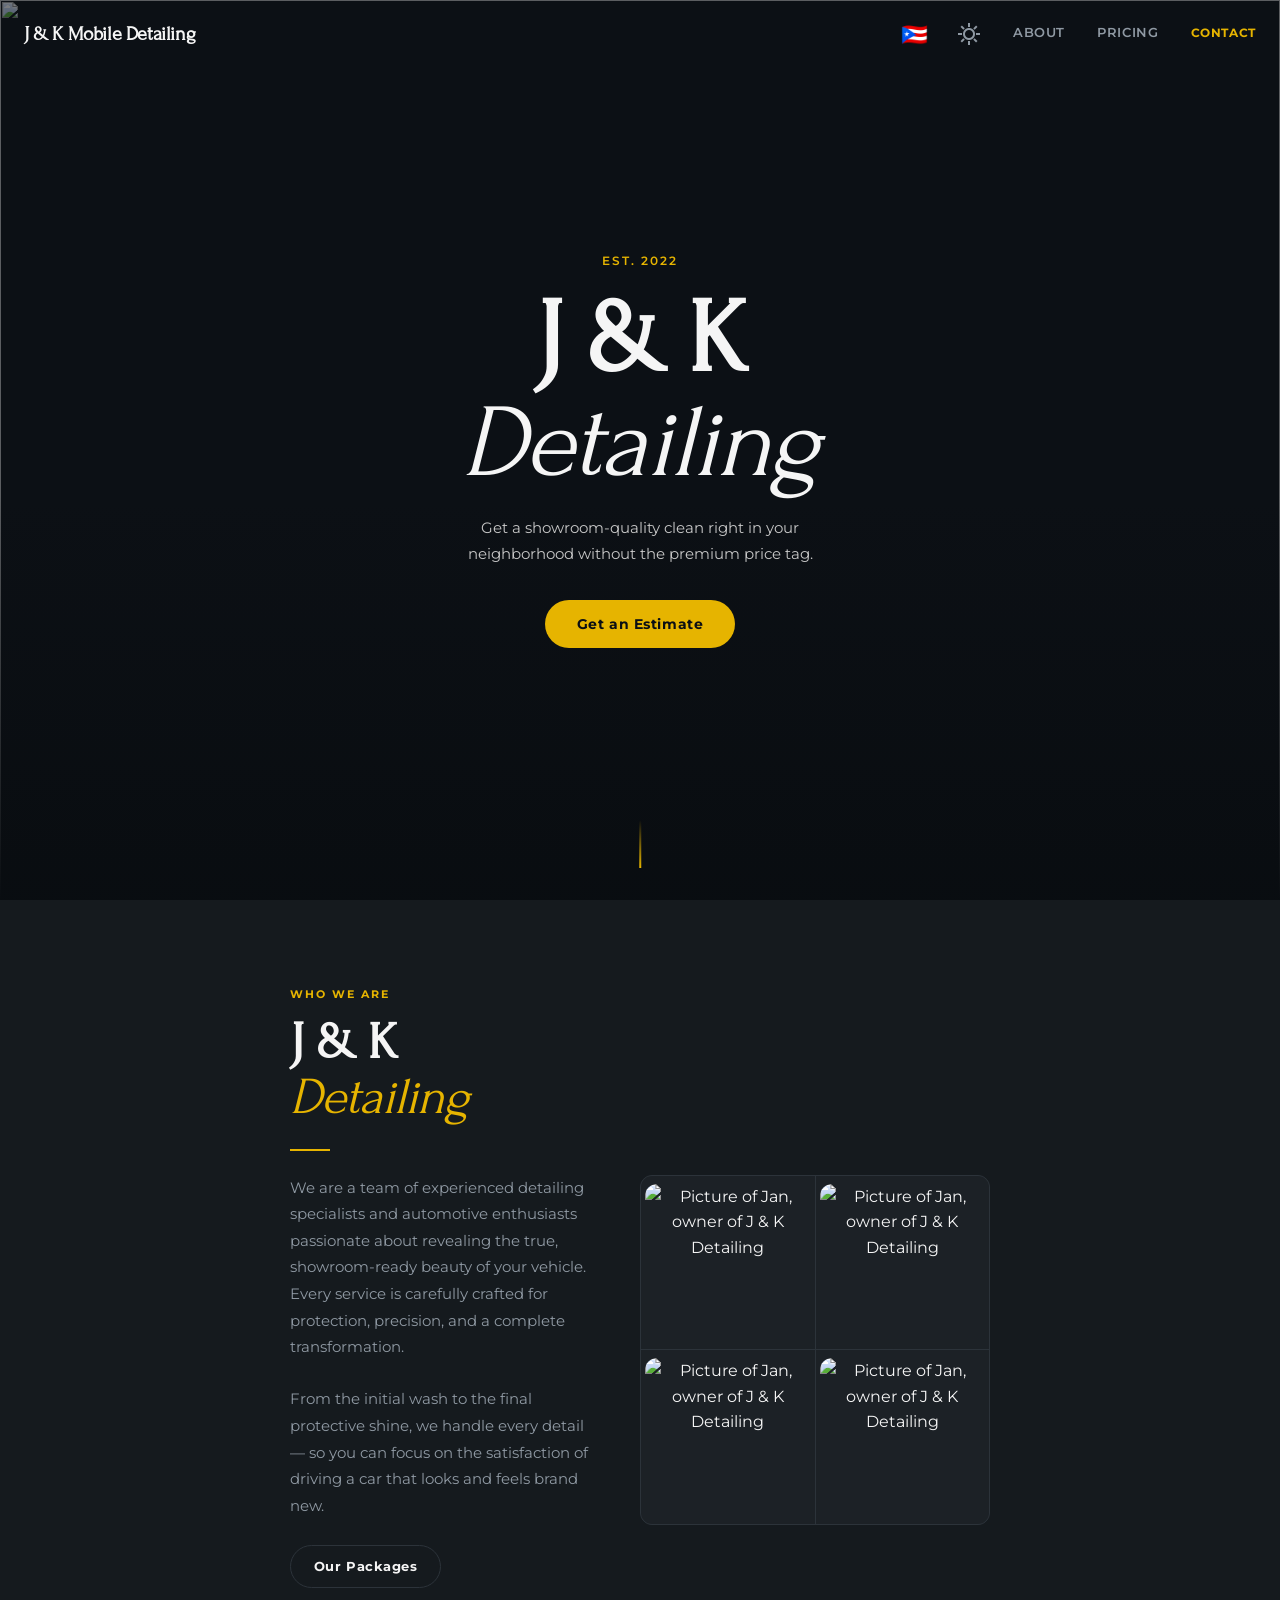
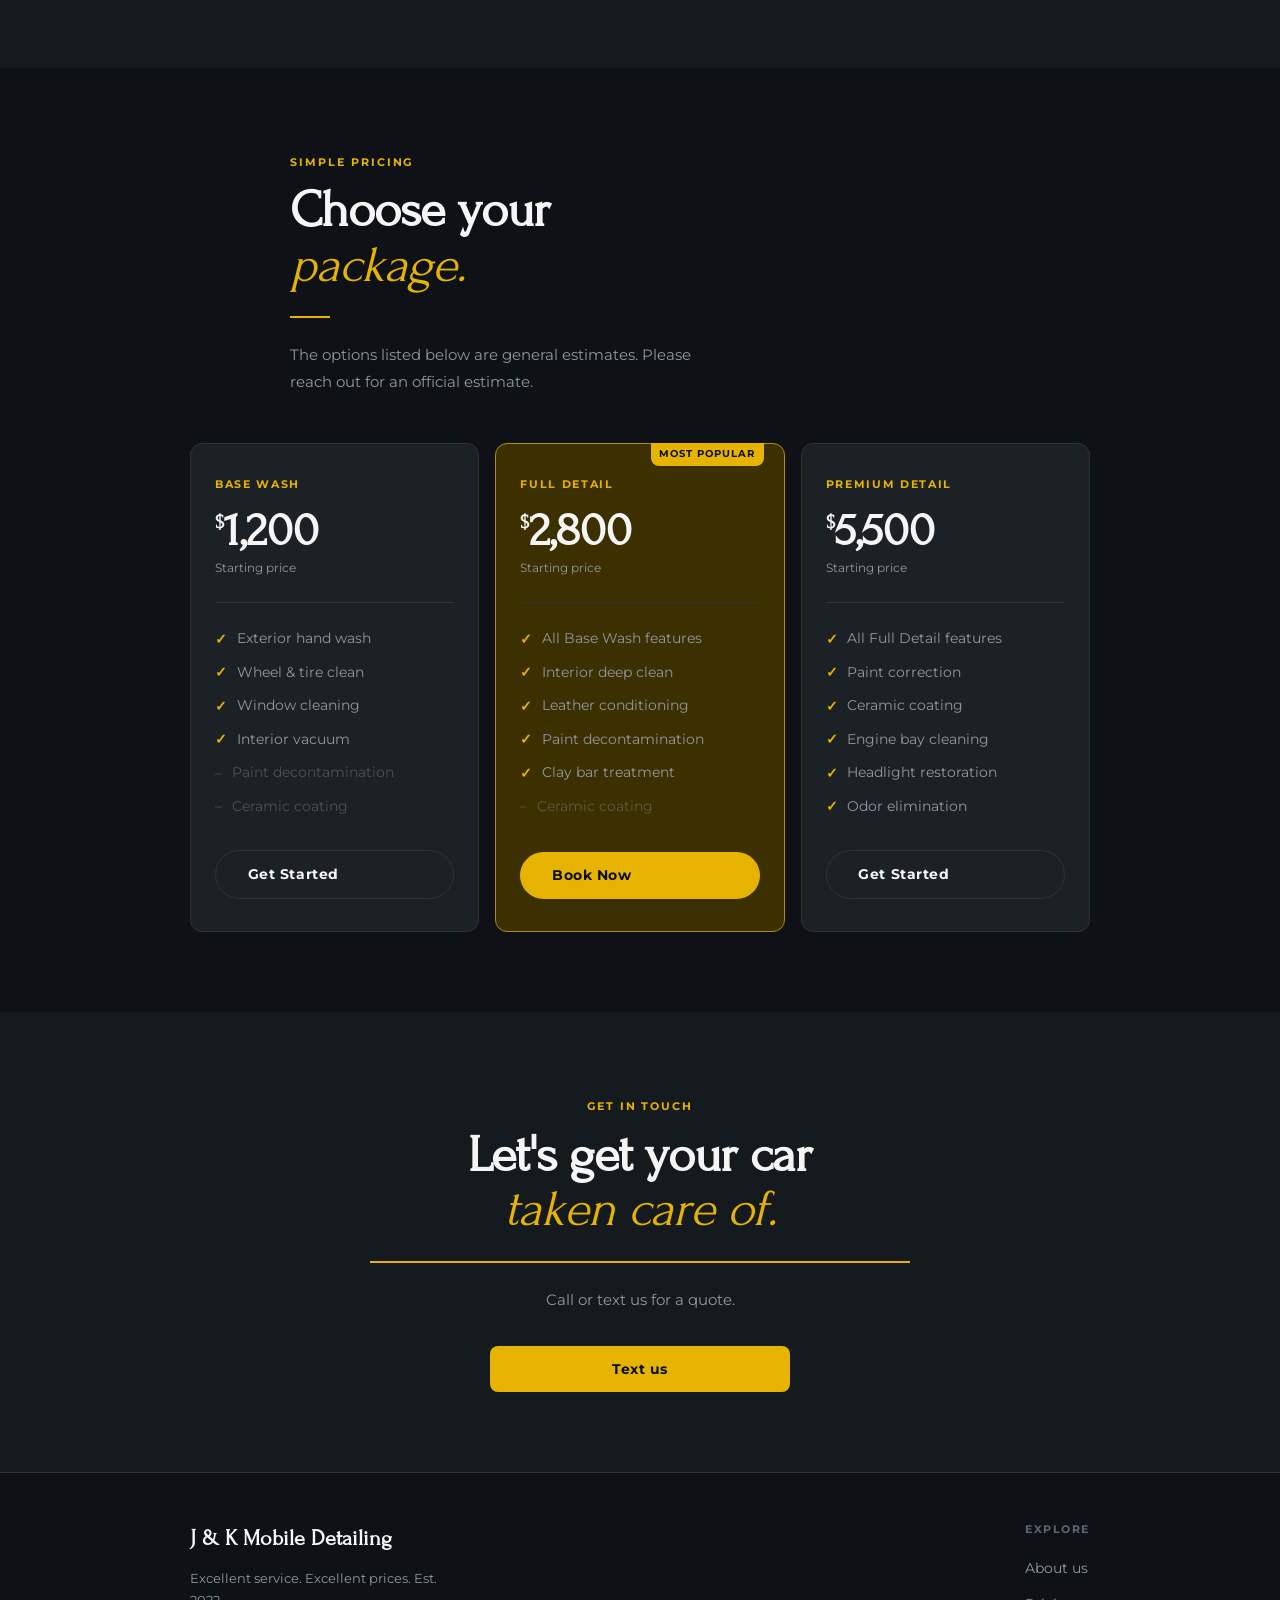
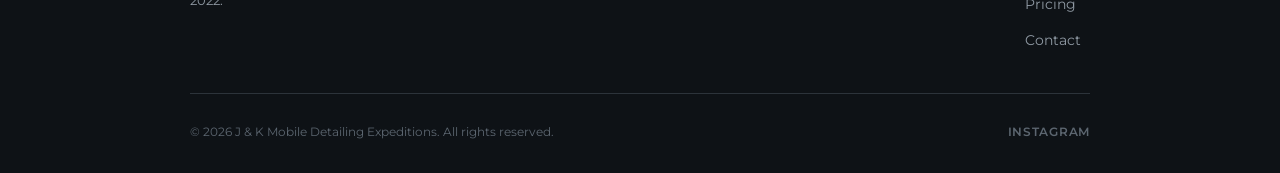
==== commit 05bb6094: "Fixed light mode" ====
--- a/jan-site/index.html
+++ b/jan-site/index.html
@@ -91,16 +91,16 @@
         </div>
         <div class="about__stat-grid reveal">
           <div class="about__stat">
-            <img class="about__stat-img" src="IMG_4568.jpg" alt="Picture of Jan, owner of J & K Detailing">
-          </div>
-          <div class="about__stat">
-            <img class="about__stat-img" src="IMG_4569.jpg" alt="Picture of Jan, owner of J & K Detailing">
-          </div>
-          <div class="about__stat">
-            <img class="about__stat-img" src="IMG_4570.jpg" alt="Picture of Jan, owner of J & K Detailing">
-          </div>
-          <div class="about__stat">
-            <img class="about__stat-img" src="IMG_4571.jpg" alt="Picture of Jan, owner of J & K Detailing">
+            <img class="about__stat-img" src="" alt="Picture of Jan, owner of J & K Detailing">
+          </div>
+          <div class="about__stat">
+            <img class="about__stat-img" src="" alt="Picture of Jan, owner of J & K Detailing">
+          </div>
+          <div class="about__stat">
+            <img class="about__stat-img" src="" alt="Picture of Jan, owner of J & K Detailing">
+          </div>
+          <div class="about__stat">
+            <img class="about__stat-img" src="" alt="Picture of Jan, owner of J & K Detailing">
           </div>
         </div>
       </div>
@@ -174,7 +174,7 @@
     </div>
   </section>
 
-  <!-- ================================
+  <!-- ==================s==============
        CONTACT
        ================================ -->
   <section class="contact" id="contact">
@@ -182,8 +182,8 @@
       <div class="reveal">
         <span class="section-label" data-en="Get in touch" data-es="Contáctanos">Get in touch</span>
         <h2 class="section-title" data-en="Let's get your car<br><em>taken care of.</em>" data-es="Déjanos cuidar<br><em>tu carro.</em>">Let's get your car<br><em>taken care of.</em></h2>
-        <div class="divider"></div>
-        <p class="section-sub" data-en="Call or text us for a quote." data-es="Llámanos o envíanos un mensaje para una cotización.">Call or text us for a quote.</p>
+        <div class="divider contact-divider"></div>
+        <p class="section-sub contact-sub" data-en="Call or text us for a quote." data-es="Llámanos o envíanos un mensaje para una cotización.">Call or text us for a quote.</p>
       </div>
 
       <button class="btn contact__phone-btn" id="phoneBtn" data-phone="+1234567890">
--- a/jan-site/style.css
+++ b/jan-site/style.css
@@ -14,7 +14,9 @@
       --accent-dim:       hsl(47, 100%, 18%);
 
       --text:             hsl(0, 0%, 96%);
+      --unchanged-text:        hsl(0, 0%, 96%);
       --text-muted:       hsl(210, 10%, 60%);
+      --unchanged-muted:       hsl(210, 10%, 60%);
       --text-faint:       hsl(210, 10%, 40%);
 
       --overlay-color:    hsl(210, 30%, 6%);
@@ -36,35 +38,35 @@
        Light mode options
        ================================ */
 
-      --light-bg:               hsl(210, 22%, 93%);
-      --light-bg-section:       hsl(210, 18%, 90%);
-      --light-bg-card:          hsl(210, 16%, 87%);
-      --light-bg-card-hover:    hsl(210, 16%, 84%);
-      --light-border:           hsl(210, 14%, 80%);
-
-      --light-accent:           hsl(47, 100%, 55%);
-      --light-accent-light:     hsl(47, 100%, 35%);
-      --light-accent-dim:       hsl(47, 100%, 82%);
-
-      --light-text:             hsl(0, 0%, 4%);
-      --light-text-muted:       hsl(210, 10%, 40%);
-      --light-text-faint:       hsl(210, 10%, 60%);
-
-      --light-overlay-color:    hsl(210, 30%, 94%);
-      --light-overlay-opacity:  0.55;
-      --light-gradient-color:   hsl(210, 30%, 95%);
-
-      --light-btn-bg:           hsl(47, 100%, 55%);
-      --light-btn-text:         hsl(210, 30%, 94%);
-      --light-btn-hover:        hsl(47, 100%, 35%);
-
-      --light-pricing-featured: hsl(47, 100%, 88%);
-      --light-pricing-border:   hsl(47, 100%, 65%);
-
-      --light-input-bg:         hsl(210, 16%, 87%);
-      --light-input-border:     hsl(210, 14%, 78%);
-      --light-input-focus:      hsl(47, 100%, 55%);
-
+      /* Light Mode */
+      --light-bg:               hsl(0, 0%, 98%);
+      --light-bg-section:       hsl(0, 0%, 95%);
+      --light-bg-card:          hsl(0, 0%, 100%);
+      --light-bg-card-hover:    hsl(210, 20%, 96%);
+      --light-border:           hsl(210, 15%, 85%);
+
+      --light-accent:           hsl(47, 100%, 45%);
+      --light-accent-light:     hsl(47, 100%, 55%);
+      --light-accent-dim:       hsl(47, 80%, 92%);
+
+      --light-text:             hsl(210, 15%, 15%);
+      --light-text-muted:       hsl(210, 10%, 45%);
+      --light-text-faint:       hsl(210, 8%, 65%);
+
+      --light-overlay-color:    hsl(210, 20%, 20%);
+      --light-overlay-opacity:  0.65;
+      --light-gradient-color:   hsl(210, 25%, 25%);
+
+      --light-btn-bg:           hsl(47, 100%, 45%);
+      --light-btn-text:         hsl(210, 20%, 10%);
+      --light-btn-hover:        hsl(47, 100%, 40%);
+
+      --light-pricing-featured: hsl(47, 80%, 92%);
+      --light-pricing-border:   hsl(47, 100%, 60%);
+
+      --light-input-bg:         hsl(0, 0%, 100%);
+      --light-input-border:     hsl(210, 15%, 85%);
+      --light-input-focus:      hsl(47, 100%, 45%);
 
       --font-display: "Forum", serif;
       --font-body:    "Montserrat", sans-serif;
@@ -127,6 +129,10 @@
       line-height: 1.75;
     }
 
+    .contact-sub {
+      display: inline-block
+    }
+
     .divider {
       width: 40px;
       height: 2px;
@@ -134,6 +140,10 @@
       margin: 1.5rem 0;
     }
 
+    .contact-divider {
+      width: 100%;
+    }
+
     /* Scroll-reveal: elements start hidden, JS adds .visible */
     .reveal {
       opacity: 0;
@@ -170,7 +180,7 @@
       font-family: var(--font-display);
       font-size: 1.25rem;
       font-weight: 800;
-      color: var(--text);
+      color: var(--unchanged-text);
       letter-spacing: -0.02em;
     }
 
@@ -191,14 +201,14 @@
     .nav__ld {
       position: absolute;
       inset: 0;
-      color: var(--text-muted);
+      color: var(--unchanged-muted);
       cursor: pointer;
       transition: color 0.2s, opacity 0.25s, transform 0.25s;
       user-select: none;
       line-height: 1;
     }
 
-    .nav__ld:hover { color: var(--text); }
+    .nav__ld:hover { color: var(--accent); }
 
     /* Dark mode = default: show sun (switch TO light), hide moon */
     .nav__light { opacity: 1;  transform: scale(1);    pointer-events: auto;  }
@@ -246,8 +256,8 @@
       text-transform: uppercase;
     }
 
-    .nav__links a { color: var(--text-muted); transition: color 0.2s; }
-    .nav__links a:hover { color: var(--text); }
+    .nav__links a { color: var(--unchanged-muted); transition: color 0.2s; }
+    .nav__links a:hover { color: var(--accent); }
 
     .nav__cta {
       font-size: 0.78rem;
@@ -376,7 +386,7 @@
       font-weight: 800;
       line-height: 1.0;
       letter-spacing: -0.02em;
-      color: var(--text);
+      color: var(--unchanged-text);
       margin-bottom: 1.25rem;
     }
 
@@ -875,9 +885,9 @@
       --text:             var(--light-text);
       --text-muted:       var(--light-text-muted);
       --text-faint:       var(--light-text-faint);
-      --overlay-color:    var(--light-overlay-color);
+      /* --overlay-color:    var(--light-overlay-color);
       --overlay-opacity:  var(--light-overlay-opacity);
-      --gradient-color:   var(--light-gradient-color);
+      --gradient-color:   var(--light-gradient-color); */
       --btn-bg:           var(--light-btn-bg);
       --btn-text:         var(--light-btn-text);
       --btn-hover:        var(--light-btn-hover);
@@ -892,8 +902,4 @@
 
     body.light .nav.scrolled {
       background: hsl(210, 22%, 93%, 0.88);
-    }
-
-    body.light .hero__desc {
-      color: hsl(0, 0%, 30%);
     }
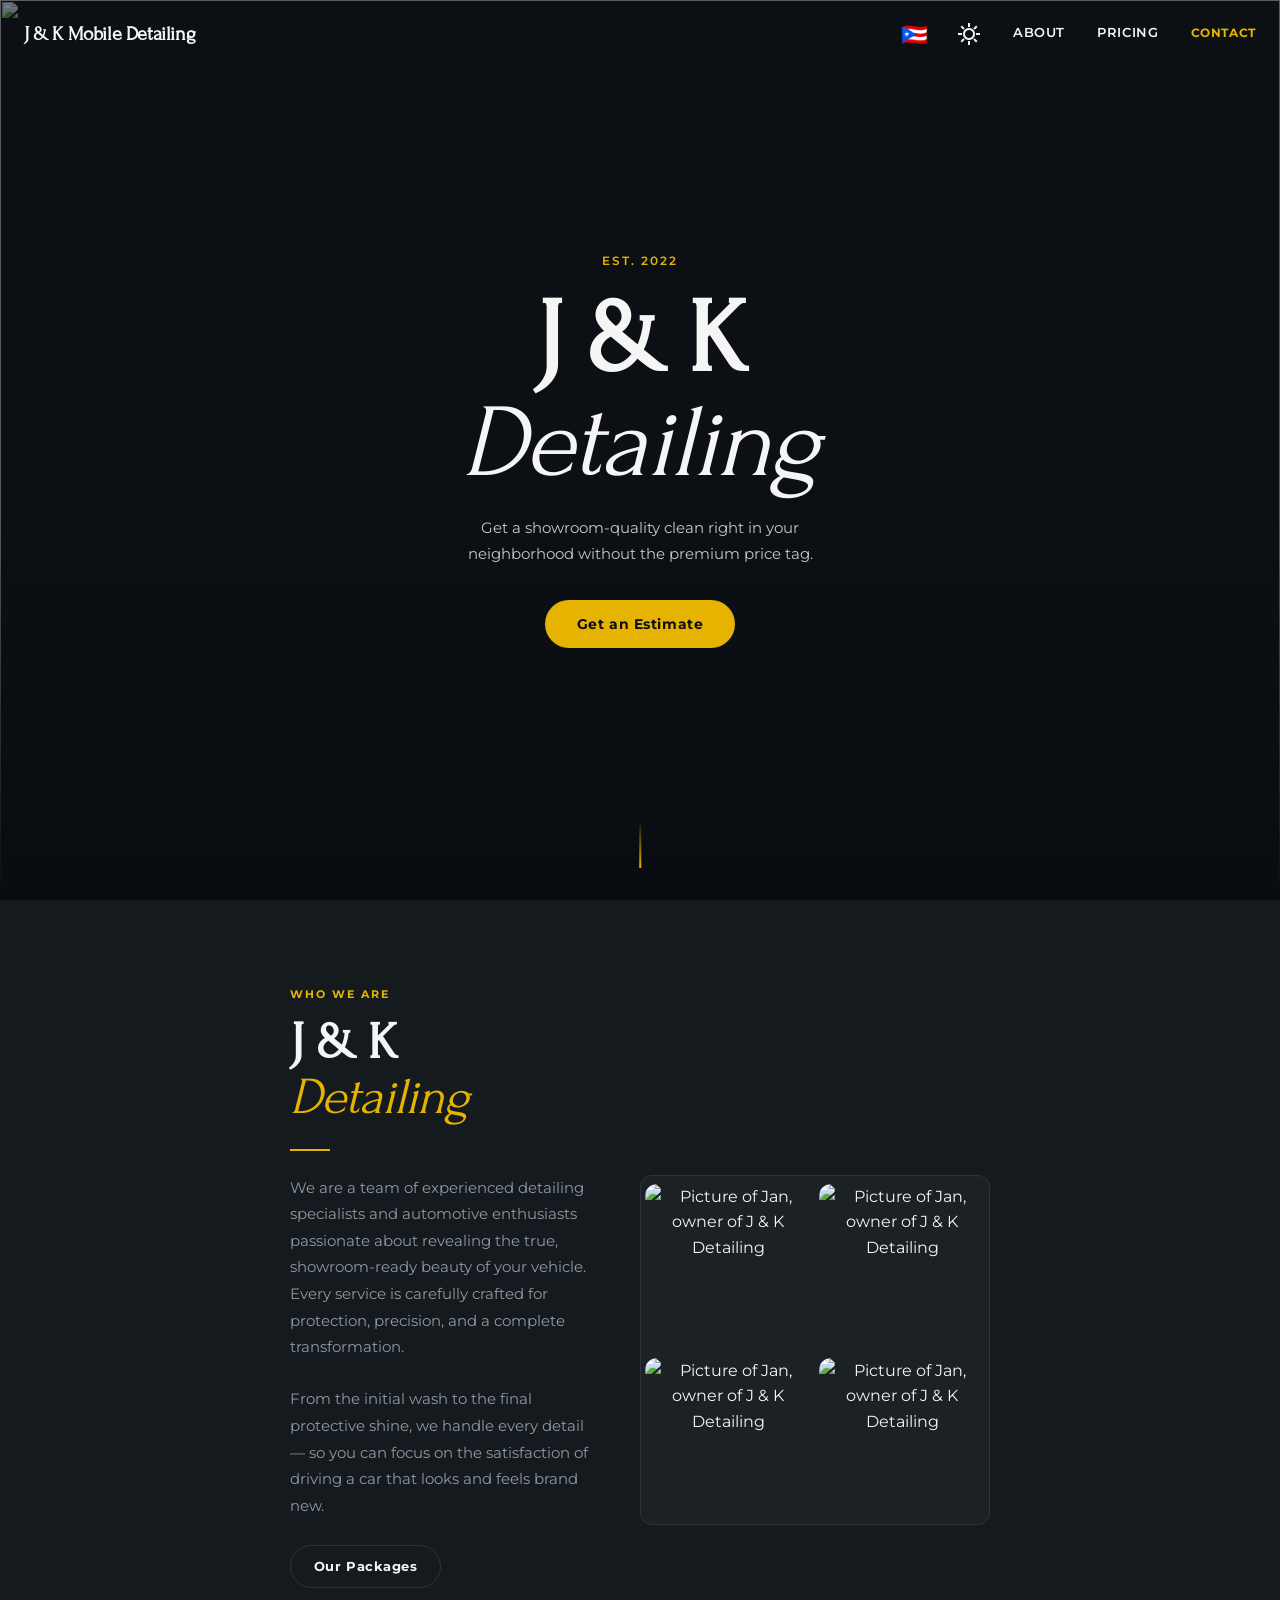
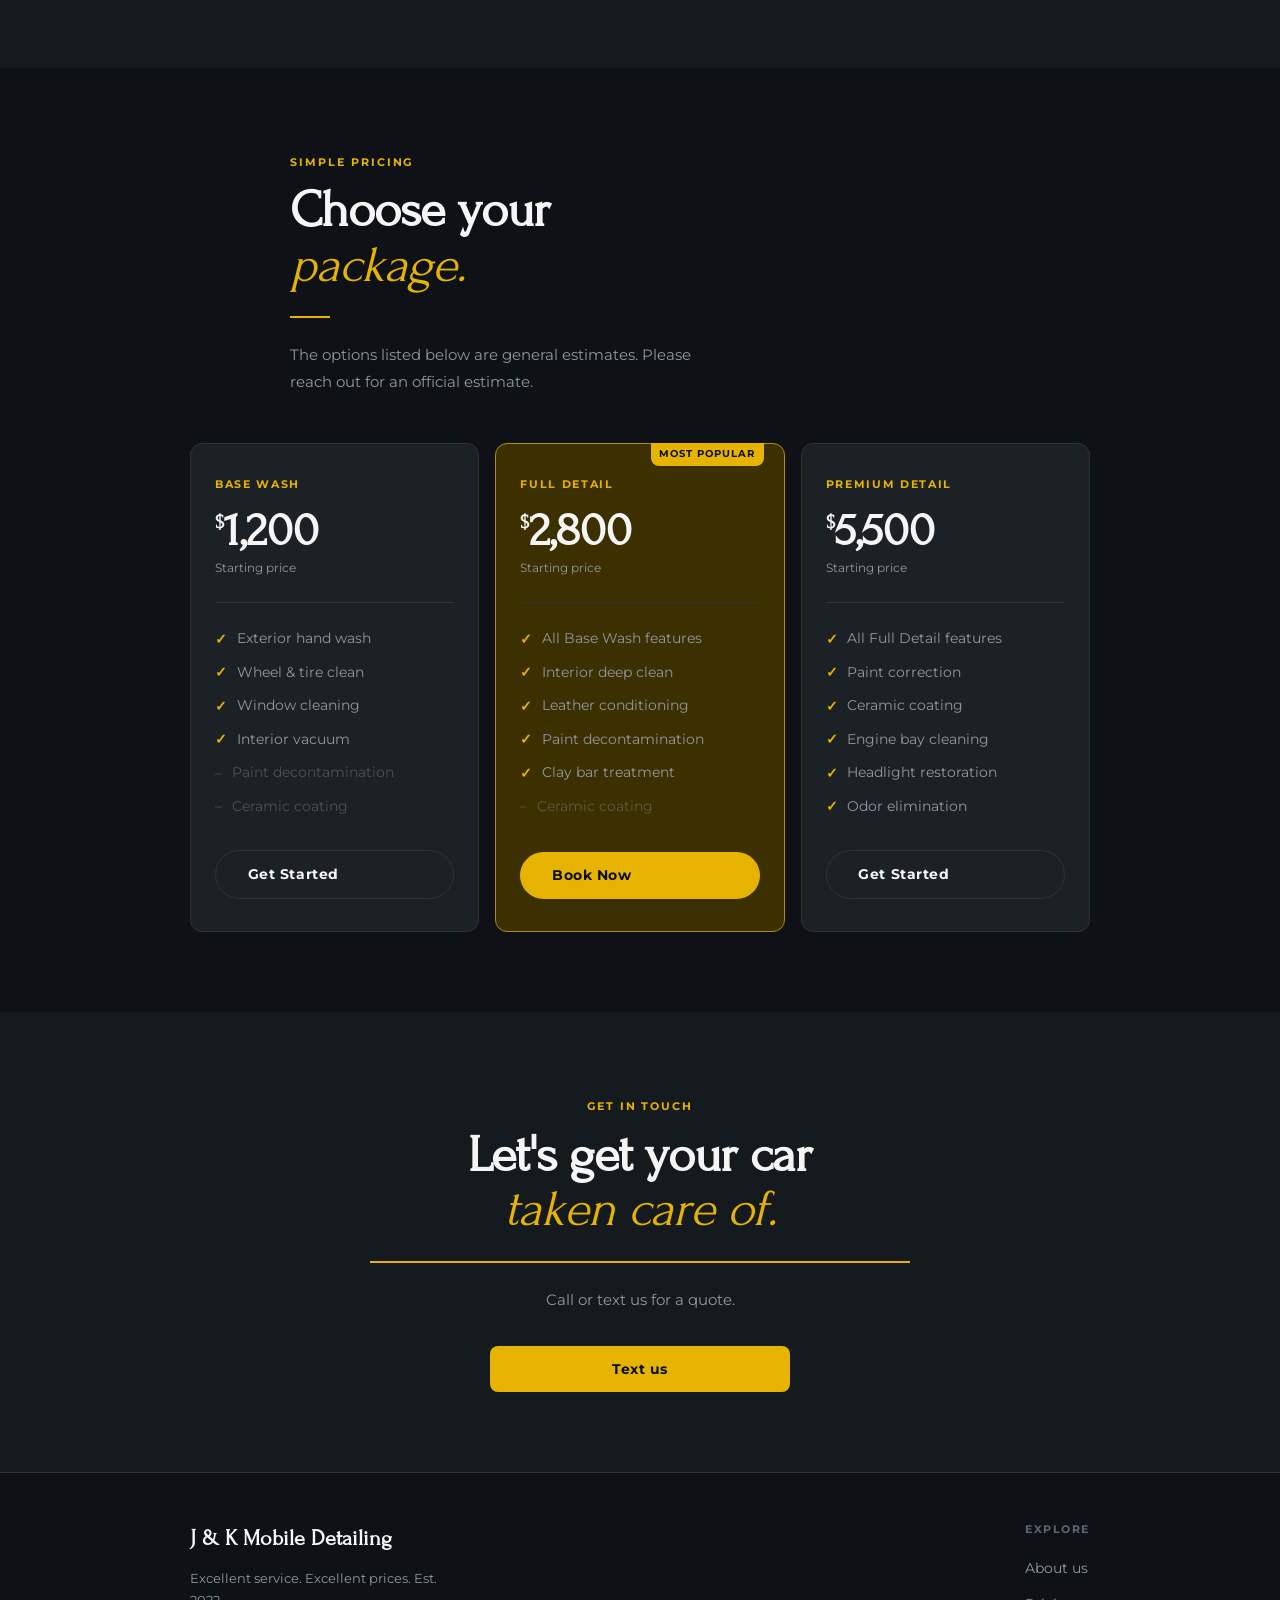
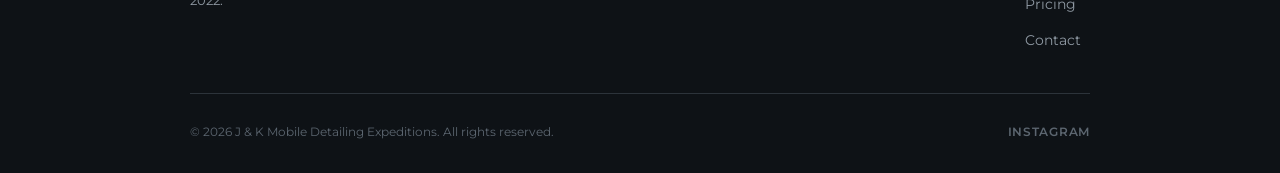
==== commit 4519b6f7: "Updated images" ====
--- a/jan-site/index.html
+++ b/jan-site/index.html
@@ -91,16 +91,16 @@
         </div>
         <div class="about__stat-grid reveal">
           <div class="about__stat">
-            <img class="about__stat-img" src="" alt="Picture of Jan, owner of J & K Detailing">
-          </div>
-          <div class="about__stat">
-            <img class="about__stat-img" src="" alt="Picture of Jan, owner of J & K Detailing">
-          </div>
-          <div class="about__stat">
-            <img class="about__stat-img" src="" alt="Picture of Jan, owner of J & K Detailing">
-          </div>
-          <div class="about__stat">
-            <img class="about__stat-img" src="" alt="Picture of Jan, owner of J & K Detailing">
+            <img class="about__stat-img" src="https://images.unsplash.com/photo-1583121274602-3e2820c69888?q=80&w=1170&auto=format&fit=crop&ixlib=rb-4.1.0&ixid=M3wxMjA3fDB8MHxwaG90by1wYWdlfHx8fGVufDB8fHx8fA%3D%3D" alt="Picture of Jan, owner of J & K Detailing">
+          </div>
+          <div class="about__stat">
+            <img class="about__stat-img" src="https://images.unsplash.com/photo-1503376780353-7e6692767b70?q=80&w=1170&auto=format&fit=crop&ixlib=rb-4.1.0&ixid=M3wxMjA3fDB8MHxwaG90by1wYWdlfHx8fGVufDB8fHx8fA%3D%3D" alt="Picture of Jan, owner of J & K Detailing">
+          </div>
+          <div class="about__stat">
+            <img class="about__stat-img" src="https://images.unsplash.com/photo-1542362567-b07e54358753?q=80&w=1170&auto=format&fit=crop&ixlib=rb-4.1.0&ixid=M3wxMjA3fDB8MHxwaG90by1wYWdlfHx8fGVufDB8fHx8fA%3D%3D" alt="Picture of Jan, owner of J & K Detailing">
+          </div>
+          <div class="about__stat">
+            <img class="about__stat-img" src="https://images.unsplash.com/photo-1605559424843-9e4c228bf1c2?q=80&w=764&auto=format&fit=crop&ixlib=rb-4.1.0&ixid=M3wxMjA3fDB8MHxwaG90by1wYWdlfHx8fGVufDB8fHx8fA%3D%3D" alt="Picture of Jan, owner of J & K Detailing">
           </div>
         </div>
       </div>
--- a/jan-site/style.css
+++ b/jan-site/style.css
@@ -170,7 +170,7 @@
     }
 
     .nav.scrolled {
-      background: hsl(210, 22%, 7%, 0.88);
+      background: var(--bg);
       backdrop-filter: blur(12px);
       -webkit-backdrop-filter: blur(12px);
       border-bottom: 1px solid var(--border);
@@ -182,6 +182,11 @@
       font-weight: 800;
       color: var(--unchanged-text);
       letter-spacing: -0.02em;
+      transition: color 0.3s;
+    }
+
+    .nav__logo.scrolled {
+      color: var(--text);
     }
 
     .nav__right {
@@ -201,14 +206,25 @@
     .nav__ld {
       position: absolute;
       inset: 0;
-      color: var(--unchanged-muted);
+      /* color: var(--unchanged-text); */
       cursor: pointer;
       transition: color 0.2s, opacity 0.25s, transform 0.25s;
       user-select: none;
       line-height: 1;
     }
 
-    .nav__ld:hover { color: var(--accent); }
+    .nav__theme-toggle {
+      color:var(--unchanged-text);
+      transition: color 0.3s;
+    }
+
+    .nav__theme-toggle:hover {
+      color: var(--accent);
+    } 
+
+    .nav__theme-toggle.scrolled {
+      color: var(--text);
+    }
 
     /* Dark mode = default: show sun (switch TO light), hide moon */
     .nav__light { opacity: 1;  transform: scale(1);    pointer-events: auto;  }
@@ -254,11 +270,16 @@
       font-weight: 600;
       letter-spacing: 0.05em;
       text-transform: uppercase;
-    }
-
-    .nav__links a { color: var(--unchanged-muted); transition: color 0.2s; }
-    .nav__links a:hover { color: var(--accent); }
-
+      transition: color 0.3s;
+    }
+
+    .nav__links a { color: var(--unchanged-text); transition: color 0.2s; }
+    .nav__links a:hover, .nav__links.scrolled a:hover{ color: var(--accent); }
+
+    .nav__links.scrolled a{
+      color: var(--text);
+    }
+    
     .nav__cta {
       font-size: 0.78rem;
       font-weight: 700;
@@ -281,10 +302,12 @@
       display: block;
       width: 22px;
       height: 2px;
-      background: var(--text);
+      background: var(--unchanged-text);
       border-radius: 2px;
-      transition: transform 0.3s, opacity 0.3s;
-    }
+      transition: transform 0.3s, opacity 0.3s, background 0.3s;
+    }
+
+    .nav__hamburger.scrolled span { background: var(--text);}
 
     .nav__hamburger.open span:nth-child(1) { transform: translateY(7px) rotate(45deg); }
     .nav__hamburger.open span:nth-child(2) { opacity: 0; }
@@ -476,7 +499,6 @@
     .about__stat-grid {
       display: grid;
       grid-template-columns: 1fr 1fr;
-      gap: 1px;
       background: var(--border);
       border: 1px solid var(--border);
       border-radius: var(--radius);
@@ -900,6 +922,6 @@
       transition: background 0.35s ease, color 0.35s ease;
     }
 
-    body.light .nav.scrolled {
+    body.light {
       background: hsl(210, 22%, 93%, 0.88);
     }
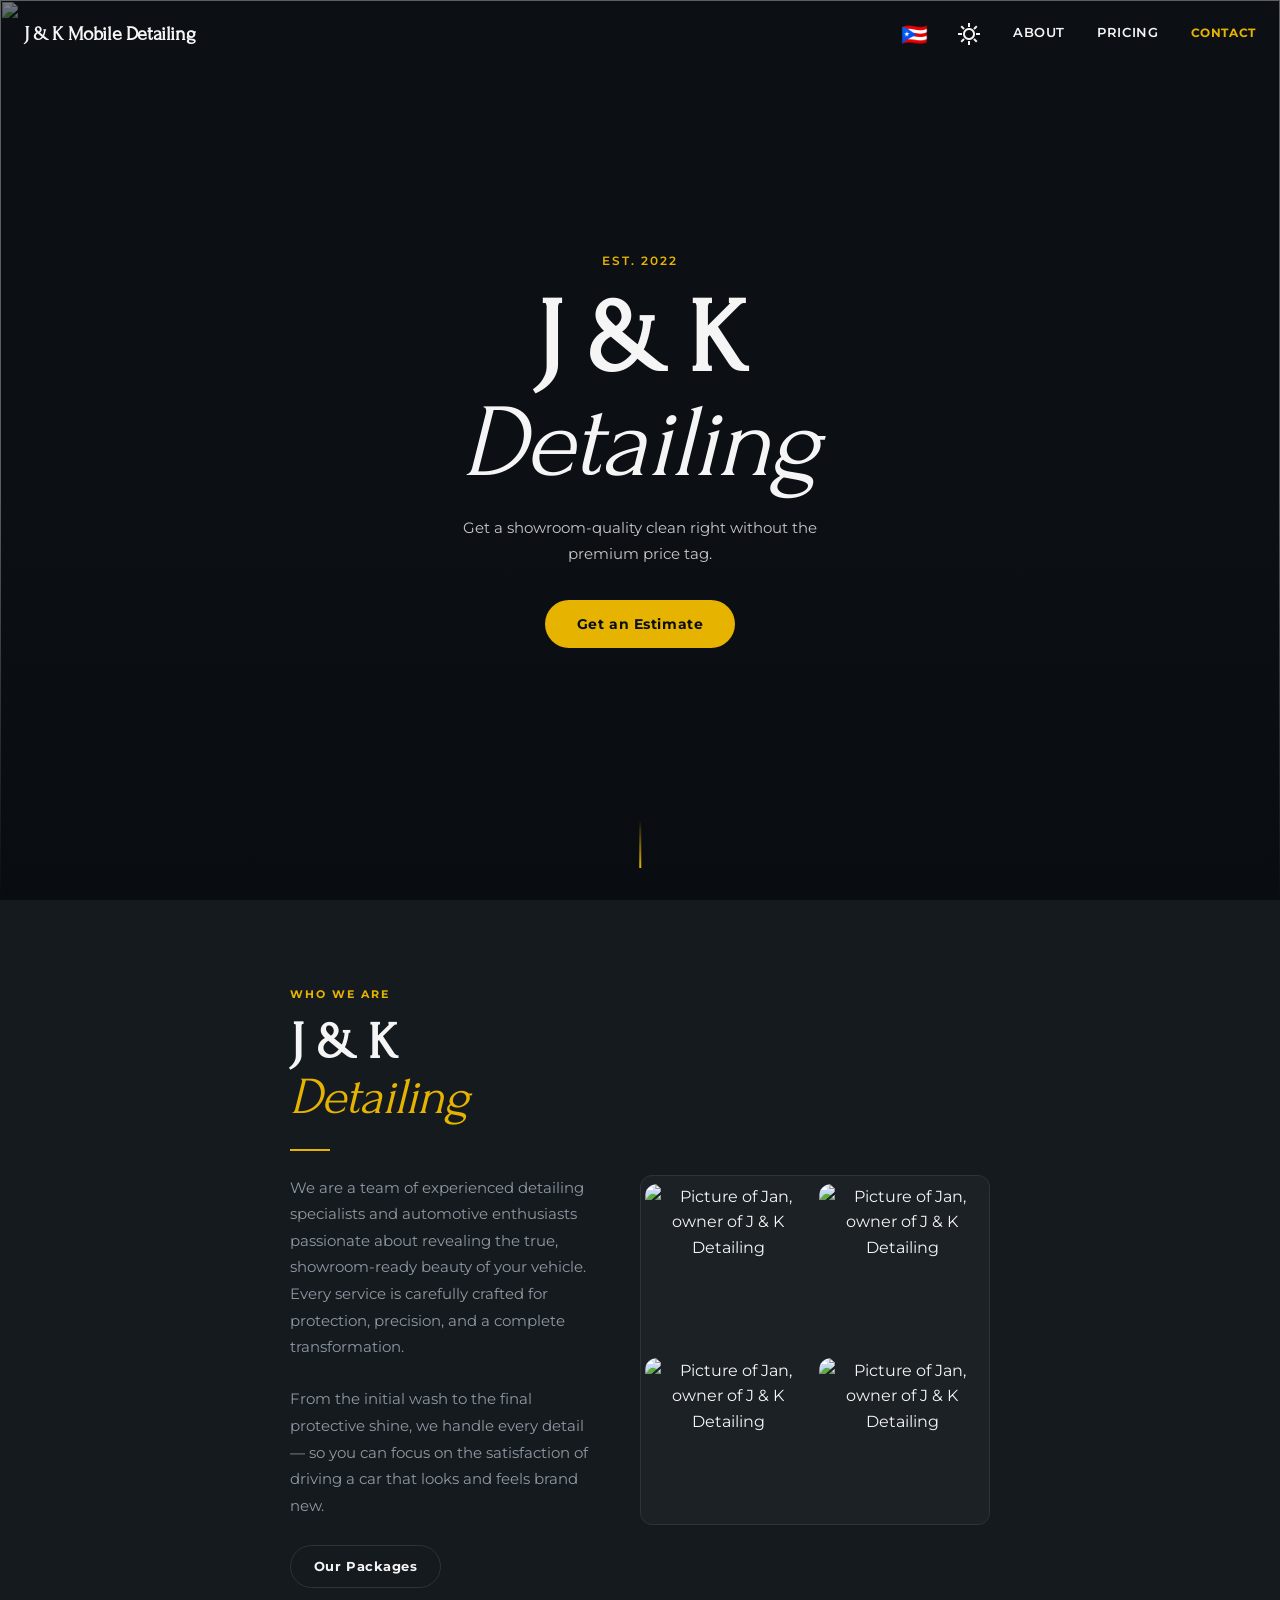
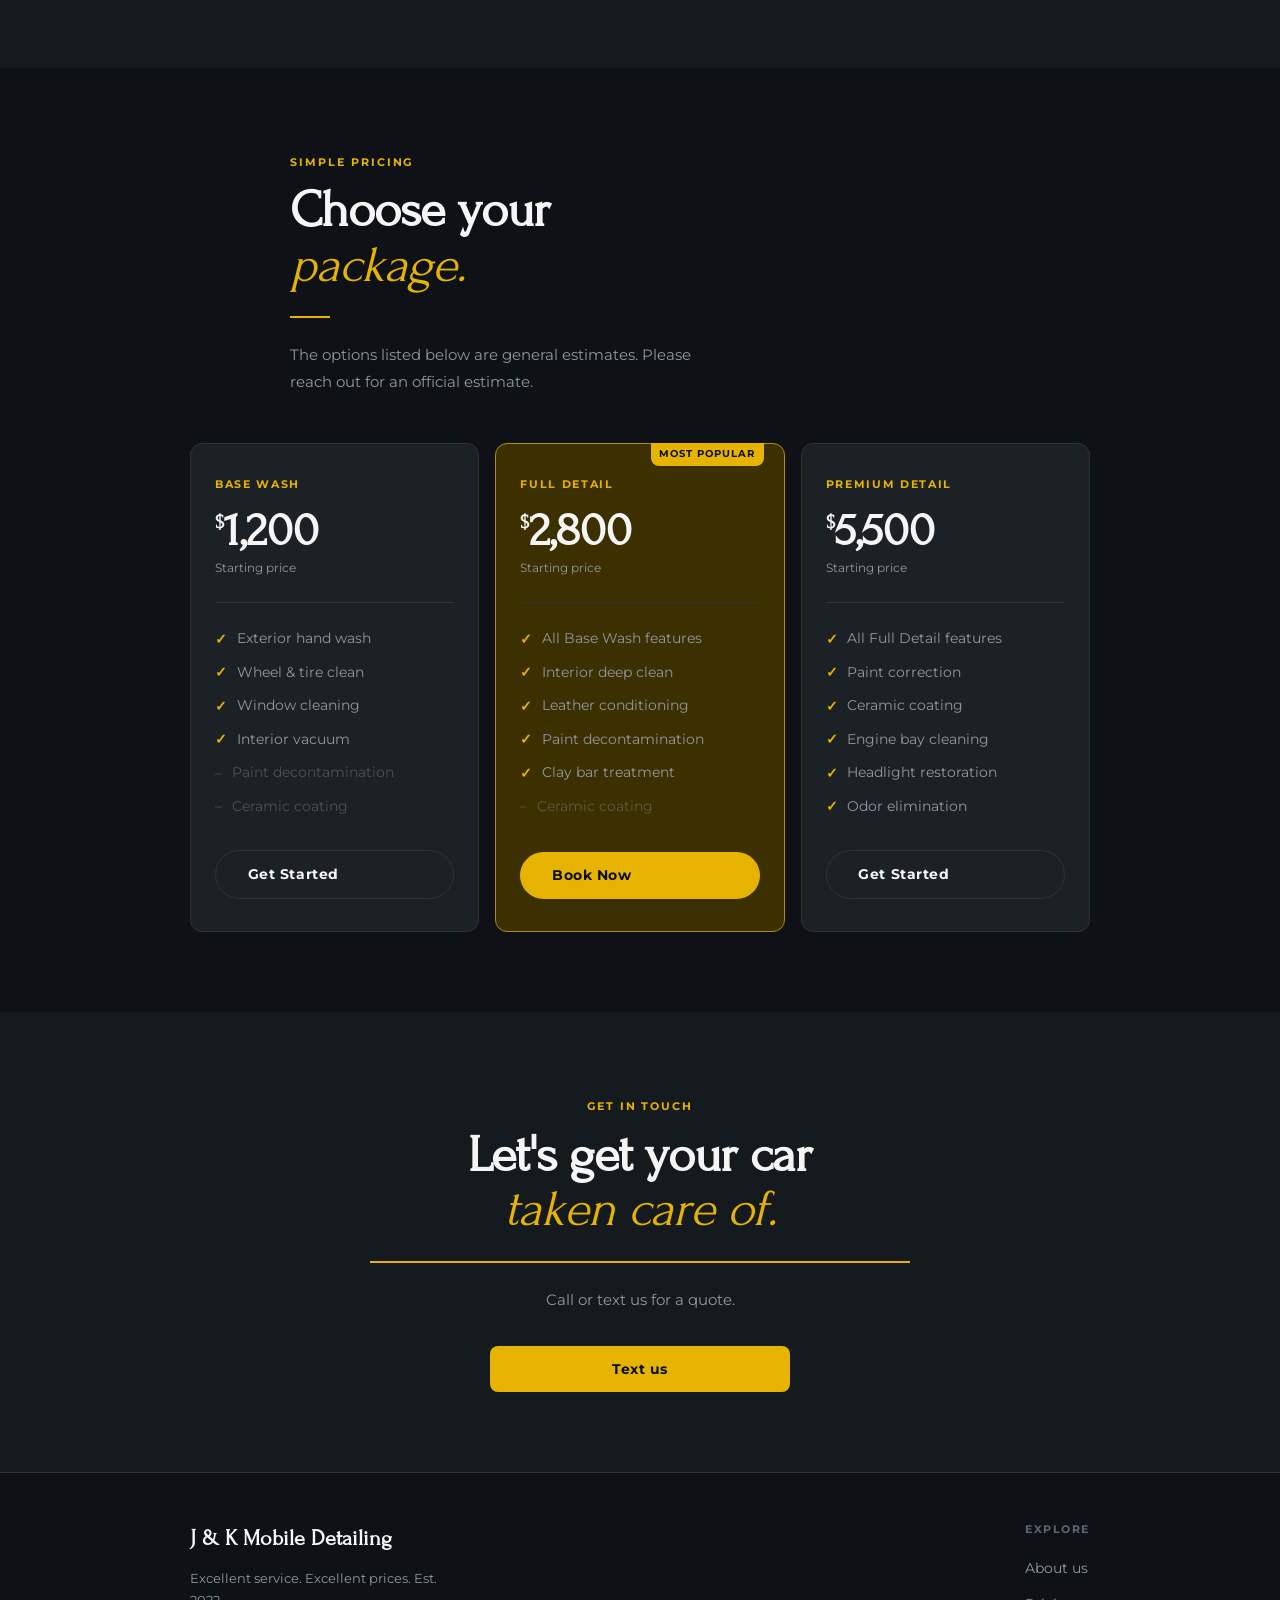
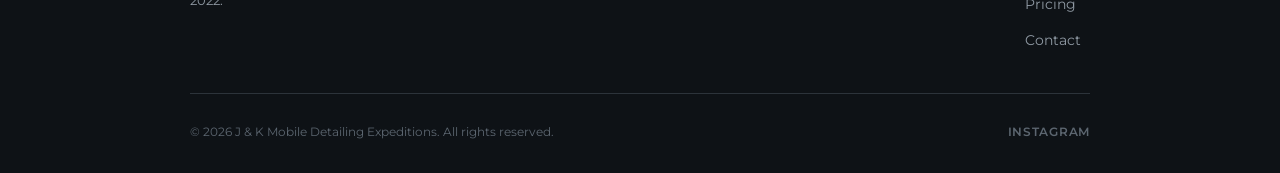
==== commit f5bd261d: "Added meta, let's see if it works" ====
--- a/jan-site/index.html
+++ b/jan-site/index.html
@@ -10,6 +10,15 @@
   <link rel="stylesheet" href="style.css">
   <link rel="stylesheet" href="https://fonts.googleapis.com/css2?family=Material+Symbols+Outlined:opsz,wght,FILL,GRAD@24,400,0,0&icon_names=sunny" />
   <link rel="stylesheet" href="https://fonts.googleapis.com/css2?family=Material+Symbols+Outlined:opsz,wght,FILL,GRAD@24,400,0,0&icon_names=bedtime" />
+  <link rel="apple-touch-icon" sizes="180x180" href="favicon/apple-touch-icon.png">
+  <link rel="icon" type="image/png" sizes="32x32" href="favicon/favicon-32x32.png">
+  <link rel="icon" type="image/png" sizes="16x16" href="favicon/favicon-16x16.png">
+  <link rel="manifest" href="favicon/site.webmanifest">
+  <meta property="og:title" content="J & K Mobile Detailing" />
+  <meta property="og:description" content="Get a showroom-quality clean right without the premium price tag." />
+  <meta property="og:type" content="website" />
+  <meta property="og:url" content="https://jorgexag.github.io/site-tester/jan-site" />
+  <meta name="image" property="og:image" content="https://jorgexag.github.io/site-tester/jan-site/assets/jk-logo.webp" /> 
 </head>
 <body>
 
@@ -28,7 +37,7 @@
         <span class="material-symbols-outlined nav__ld nav__dark"  id="nav__dark">bedtime</span>
       </div>
       <ul class="nav__links">
-        <li><a href="#about"   data-en="About"   data-es="Nosotros">About</a></li>
+        <li><a href="#about"   data-en="About"   data-es="Conócenos">About</a></li>
         <li><a href="#pricing" data-en="Pricing" data-es="Precios">Pricing</a></li>
         <li><a href="#contact" class="nav__cta" data-en="Contact" data-es="Contacto">Contact</a></li>
       </ul>
@@ -40,7 +49,7 @@
 
   <!-- Mobile drawer -->
   <div class="nav__drawer" id="drawer">
-    <a href="#about"    onclick="closeDrawer()" data-en="About"    data-es="Nosotros">About</a>
+    <a href="#about"    onclick="closeDrawer()" data-en="About"    data-es="Conócenos">About</a>
     <a href="#features" onclick="closeDrawer()" data-en="Services" data-es="Servicios">Services</a>
     <a href="#pricing"  onclick="closeDrawer()" data-en="Pricing"  data-es="Precios">Pricing</a>
     <a href="#contact"  onclick="closeDrawer()" data-en="Contact"  data-es="Contacto">Contact</a>
@@ -62,8 +71,8 @@
     <div class="hero__content">
       <p class="hero__eyebrow" data-en="Est. 2022" data-es="Est. 2022">Est. 2022</p>
       <h1 class="hero__title">J & K<br><em>Detailing</em></h1>
-      <p class="hero__desc" data-en="Get a showroom-quality clean right in your neighborhood without the premium price tag." data-es="Obtén una limpieza de calidad showroom en tu vecindario sin el precio elevado.">Get a showroom-quality clean right in your neighborhood without the premium price tag.</p>
-      <a href="#contact" class="btn" data-en="Get an Estimate" data-es="Obtener Cotización">Get an Estimate</a>
+      <p class="hero__desc" data-en="Get a showroom-quality clean right without the premium price tag." data-es="Obtén una limpieza de calidad showroom a buen precio.">Get a showroom-quality clean right in your neighborhood without the premium price tag.</p>
+      <a href="#contact" class="btn" data-en="Get an Estimate" data-es="Solicite un Estimado">Get an Estimate</a>
     </div>
 
     <div class="hero__scroll" id="scrollHint" aria-hidden="true">
@@ -87,20 +96,28 @@
           <br>
           <p class="section-sub" data-en="From the initial wash to the final protective shine, we handle every detail — so you can focus on the satisfaction of driving a car that looks and feels brand new." data-es="Desde el lavado inicial hasta el brillo protector final, nos encargamos de cada detalle — para que te enfoques en el placer de manejar un auto que luce y se siente como nuevo.">From the initial wash to the final protective shine, we handle every detail — so you can focus on the satisfaction of driving a car that looks and feels brand new.</p>
           <br>
-          <a href="#pricing" class="btn btn--ghost" style="font-size:0.82rem; padding: 0.75em 1.75em;" data-en="Our Packages" data-es="Nuestros Paquetes">Our Packages</a>
+          <a href="#pricing" class="btn btn--ghost" style="font-size:0.82rem; padding: 0.75em 1.75em;" data-en="Our Packages" data-es="Nuestras Ofertas">Our Packages</a>
         </div>
         <div class="about__stat-grid reveal">
           <div class="about__stat">
-            <img class="about__stat-img" src="https://images.unsplash.com/photo-1583121274602-3e2820c69888?q=80&w=1170&auto=format&fit=crop&ixlib=rb-4.1.0&ixid=M3wxMjA3fDB8MHxwaG90by1wYWdlfHx8fGVufDB8fHx8fA%3D%3D" alt="Picture of Jan, owner of J & K Detailing">
-          </div>
-          <div class="about__stat">
+            <a href="https://www.instagram.com/mdetailing749?igsh=dXpveGNpaGJ0d29r" target="_blank">
+            <img class="about__stat-img" src="https://images.unsplash.com/photo-1583121274602-3e2820c69888?q=80&w=1170&auto=format&fit=crop&ixlib=rb-4.1.0&ixid=M3wxMjA3fDB8MHxwaG90by1wYWdlfHx8fGVufDB8fHx8fA%3D%3D" href="google.com" alt="Picture of Jan, owner of J & K Detailing">
+            </a>
+            </div>
+          <div class="about__stat">
+            <a href="https://www.instagram.com/mdetailing749?igsh=dXpveGNpaGJ0d29r" target="_blank">
             <img class="about__stat-img" src="https://images.unsplash.com/photo-1503376780353-7e6692767b70?q=80&w=1170&auto=format&fit=crop&ixlib=rb-4.1.0&ixid=M3wxMjA3fDB8MHxwaG90by1wYWdlfHx8fGVufDB8fHx8fA%3D%3D" alt="Picture of Jan, owner of J & K Detailing">
-          </div>
-          <div class="about__stat">
+          </a>
+          </div>
+          <div class="about__stat">
+            <a href="https://www.instagram.com/mdetailing749?igsh=dXpveGNpaGJ0d29r" target="_blank">
             <img class="about__stat-img" src="https://images.unsplash.com/photo-1542362567-b07e54358753?q=80&w=1170&auto=format&fit=crop&ixlib=rb-4.1.0&ixid=M3wxMjA3fDB8MHxwaG90by1wYWdlfHx8fGVufDB8fHx8fA%3D%3D" alt="Picture of Jan, owner of J & K Detailing">
-          </div>
-          <div class="about__stat">
+          </a>
+          </div>
+          <div class="about__stat">
+            <a href="https://www.instagram.com/mdetailing749?igsh=dXpveGNpaGJ0d29r" target="_blank">
             <img class="about__stat-img" src="https://images.unsplash.com/photo-1605559424843-9e4c228bf1c2?q=80&w=764&auto=format&fit=crop&ixlib=rb-4.1.0&ixid=M3wxMjA3fDB8MHxwaG90by1wYWdlfHx8fGVufDB8fHx8fA%3D%3D" alt="Picture of Jan, owner of J & K Detailing">
+          </a>
           </div>
         </div>
       </div>
@@ -186,7 +203,7 @@
         <p class="section-sub contact-sub" data-en="Call or text us for a quote." data-es="Llámanos o envíanos un mensaje para una cotización.">Call or text us for a quote.</p>
       </div>
 
-      <button class="btn contact__phone-btn" id="phoneBtn" data-phone="+1234567890">
+      <button class="btn contact__phone-btn" id="phoneBtn" data-phone="+14077245945">
         <span data-en="Text us" data-es="Envíanos un mensaje">Text us</span>
       </button>
     </div>
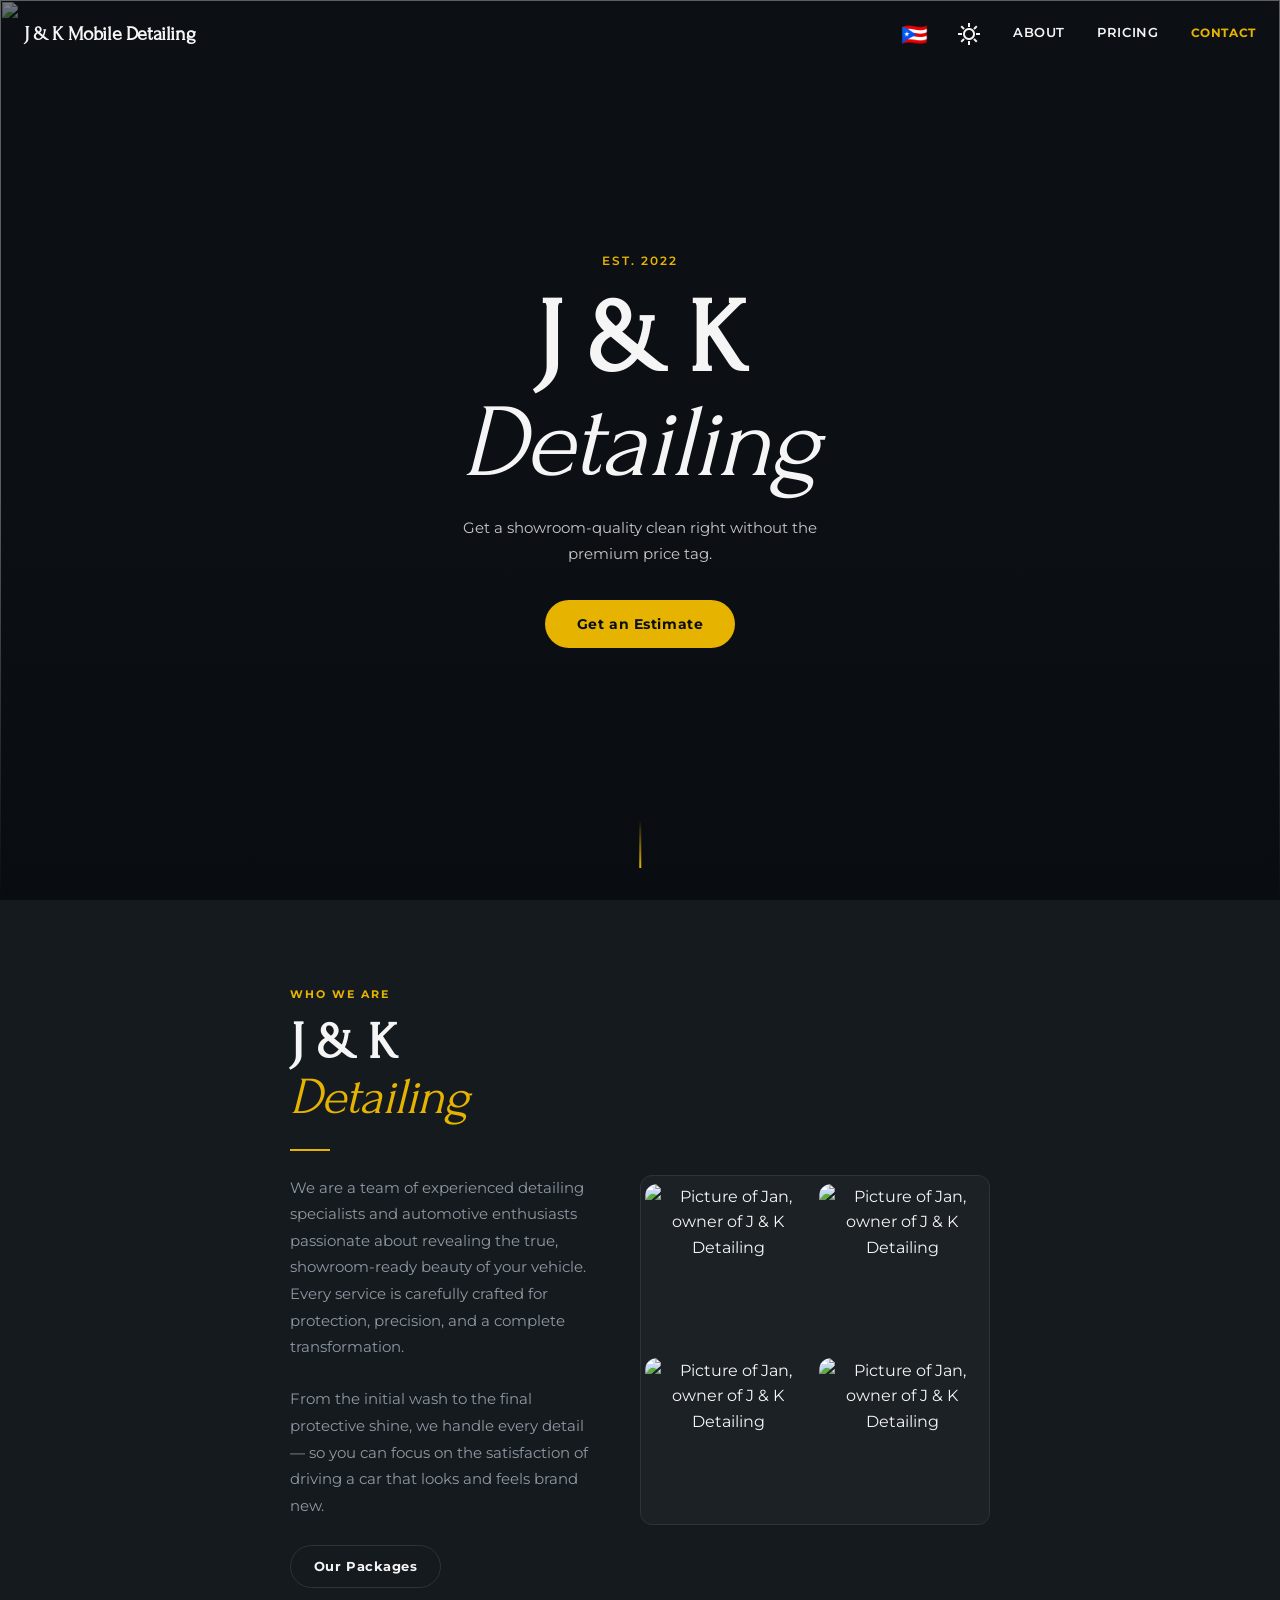
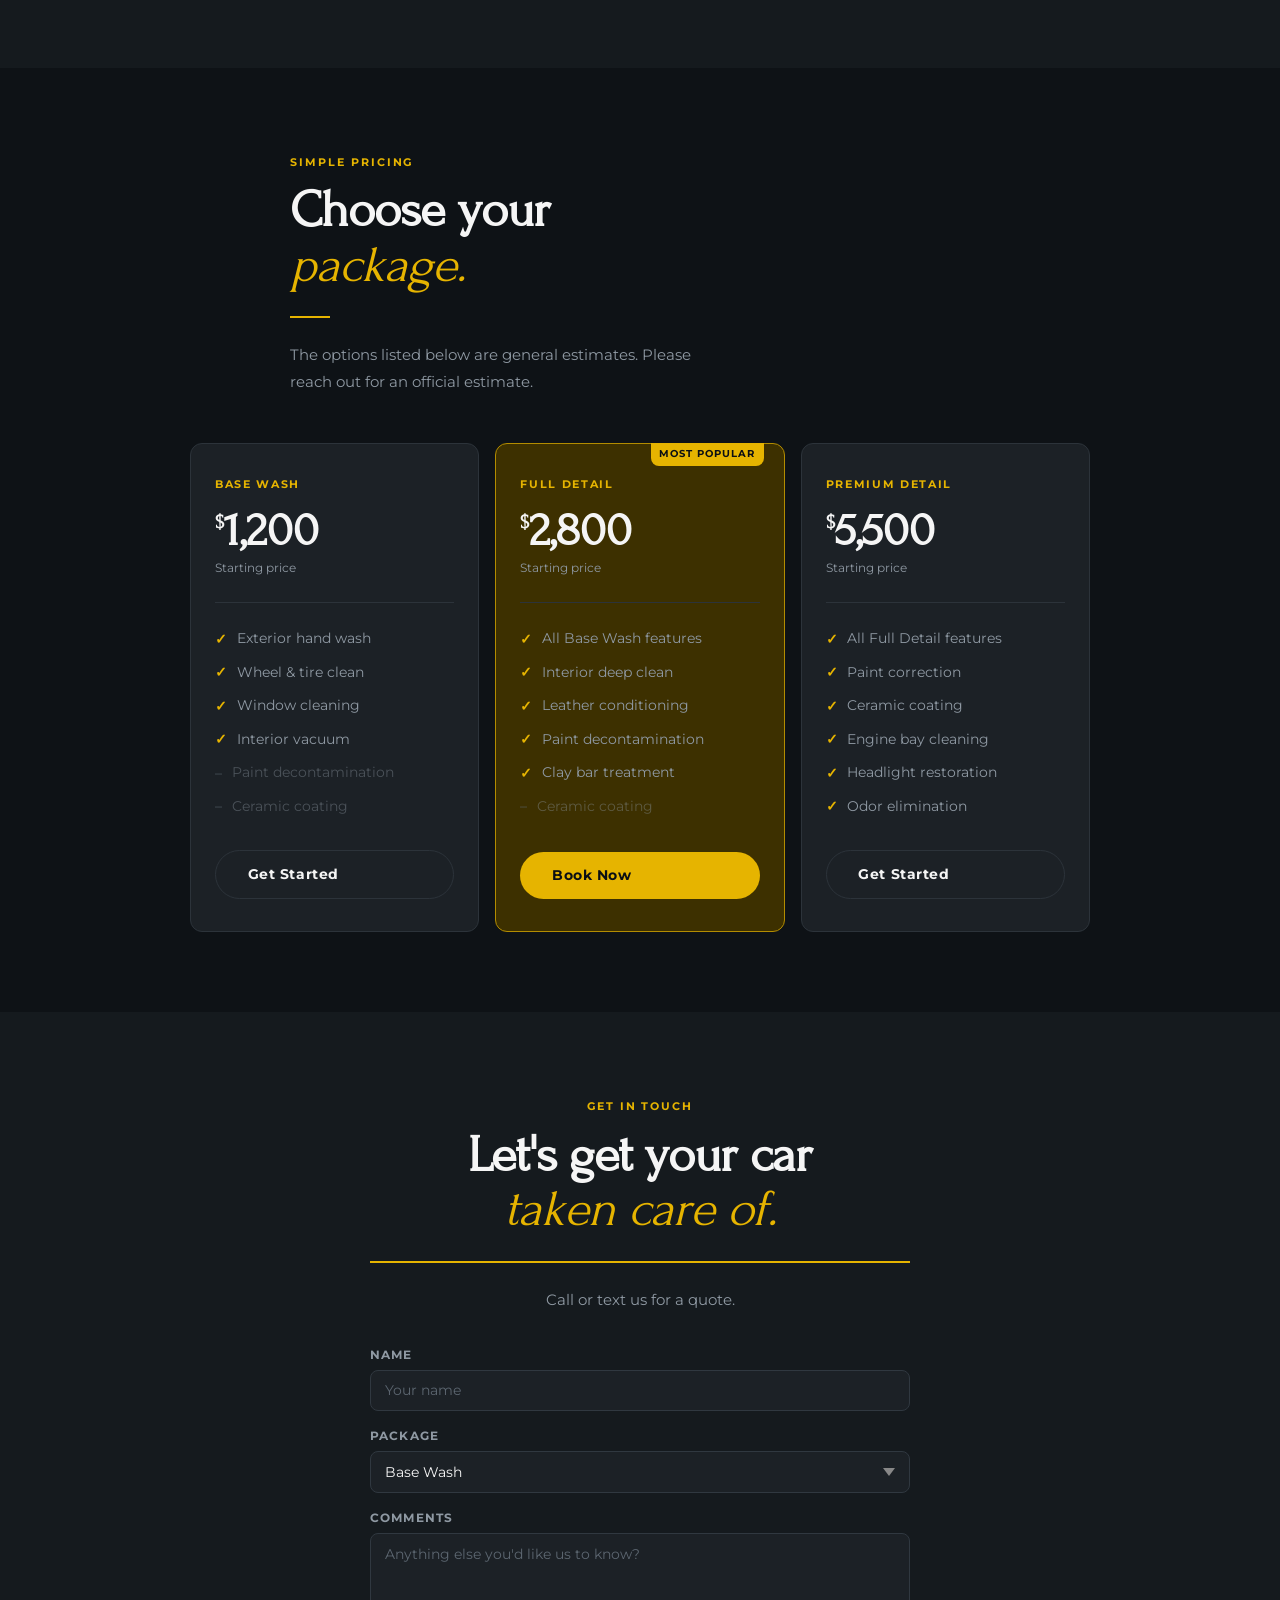
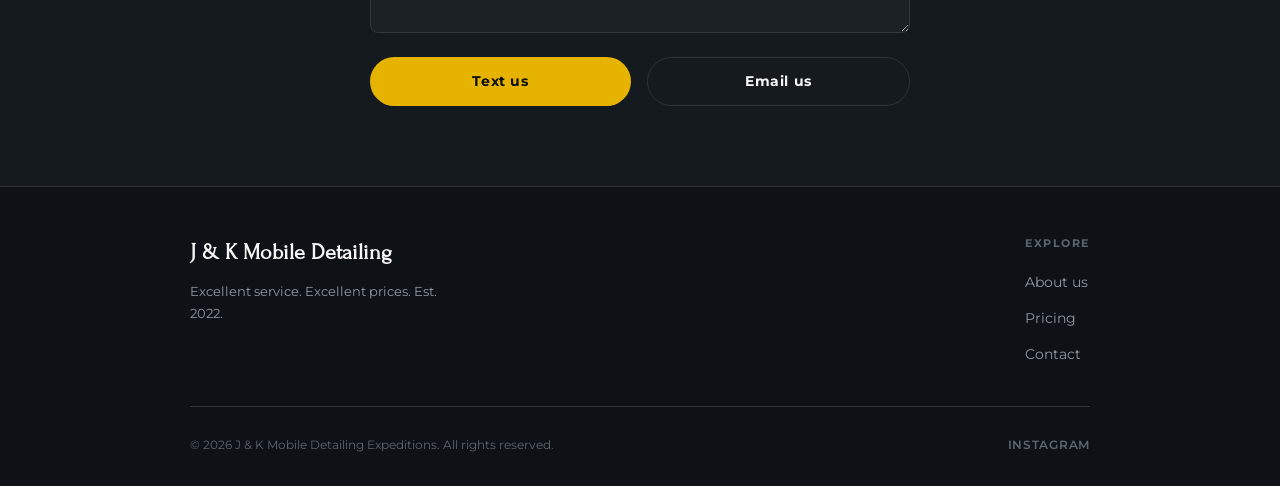
==== commit 8db5cbc9: "Added contact form" ====
--- a/jan-site/index.html
+++ b/jan-site/index.html
@@ -203,9 +203,38 @@
         <p class="section-sub contact-sub" data-en="Call or text us for a quote." data-es="Llámanos o envíanos un mensaje para una cotización.">Call or text us for a quote.</p>
       </div>
 
-      <button class="btn contact__phone-btn" id="phoneBtn" data-phone="+14077245945">
-        <span data-en="Text us" data-es="Envíanos un mensaje">Text us</span>
-      </button>
+      <form class="contact__form" id="contactForm" novalidate>
+        <div class="contact__field">
+          <label for="contactName" data-en="Name" data-es="Nombre">Name</label>
+          <input type="text" id="contactName"
+                 data-en-placeholder="Your name" data-es-placeholder="Tu nombre"
+                 placeholder="Your name">
+        </div>
+        <div class="contact__field">
+          <label for="contactPackage" data-en="Package" data-es="Paquete">Package</label>
+          <select id="contactPackage">
+            <option value="Base Wash"      data-en="Base Wash"      data-es="Lavado Básico">Base Wash</option>
+            <option value="Full Detail"    data-en="Full Detail"    data-es="Detallado Completo">Full Detail</option>
+            <option value="Premium Detail" data-en="Premium Detail" data-es="Detallado Premium">Premium Detail</option>
+          </select>
+        </div>
+        <div class="contact__field">
+          <label for="contactComments" data-en="Comments" data-es="Comentarios">Comments</label>
+          <textarea id="contactComments" rows="4"
+                    data-en-placeholder="Anything else you'd like us to know?"
+                    data-es-placeholder="¿Algo más que quieras que sepamos?"
+                    placeholder="Anything else you'd like us to know?"></textarea>
+        </div>
+      </form>
+
+      <div class="contact__btns">
+        <button class="btn contact__phone-btn" id="phoneBtn" data-phone="+14077245945">
+          <span data-en="Text us" data-es="Envíanos un mensaje">Text us</span>
+        </button>
+        <button class="btn btn--ghost contact__email-btn" id="emailBtn" data-email="jan@example.com">
+          <span data-en="Email us" data-es="Escríbenos">Email us</span>
+        </button>
+      </div>
     </div>
   </section>
 
--- a/jan-site/style.css
+++ b/jan-site/style.css
@@ -761,13 +761,83 @@
       text-align: center;
     }
 
-    .contact__phone-btn {
+    .contact__form {
       width: 100%;
-      max-width: 300px;
+      display: flex;
+      flex-direction: column;
+      gap: 1rem;
+      margin-top: 2rem;
+      text-align: left;
+    }
+
+    .contact__field {
+      display: flex;
+      flex-direction: column;
+      gap: 0.35rem;
+    }
+
+    .contact__field label {
+      font-size: 0.72rem;
+      font-weight: 700;
+      letter-spacing: 0.1em;
+      text-transform: uppercase;
+      color: var(--text-muted);
+    }
+
+    .contact__field input,
+    .contact__field select,
+    .contact__field textarea {
+      width: 100%;
+      background: var(--input-bg);
+      border: 1px solid var(--input-border);
+      border-radius: 8px;
+      color: var(--text);
+      font-family: var(--font-body);
+      font-size: 0.9rem;
+      padding: 0.75em 1em;
+      outline: none;
+      transition: border-color 0.2s;
+      -webkit-appearance: none;
+      appearance: none;
+    }
+
+    .contact__field input:focus,
+    .contact__field select:focus,
+    .contact__field textarea:focus {
+      border-color: var(--input-focus);
+    }
+
+    .contact__field input::placeholder,
+    .contact__field textarea::placeholder {
+      color: var(--text-faint);
+    }
+
+    .contact__field textarea {
+      resize: vertical;
+      min-height: 100px;
+    }
+
+    .contact__field select {
+      background-image: url("data:image/svg+xml,%3Csvg xmlns='http://www.w3.org/2000/svg' width='12' height='8' viewBox='0 0 12 8'%3E%3Cpath fill='%23888' d='M6 8L0 0h12z'/%3E%3C/svg%3E");
+      background-repeat: no-repeat;
+      background-position: right 1em center;
+      padding-right: 2.5em;
+      cursor: pointer;
+    }
+
+    .contact__btns {
+      display: flex;
+      gap: 1rem;
+      margin-top: 1.5rem;
+      flex-wrap: wrap;
+    }
+
+    .contact__btns .btn {
+      flex: 1;
+      text-align: center;
       padding: 1em;
       font-size: 0.9rem;
-      border-radius: 8px;
-      margin-top: 2rem;
+      min-width: 120px;
     }
 
 
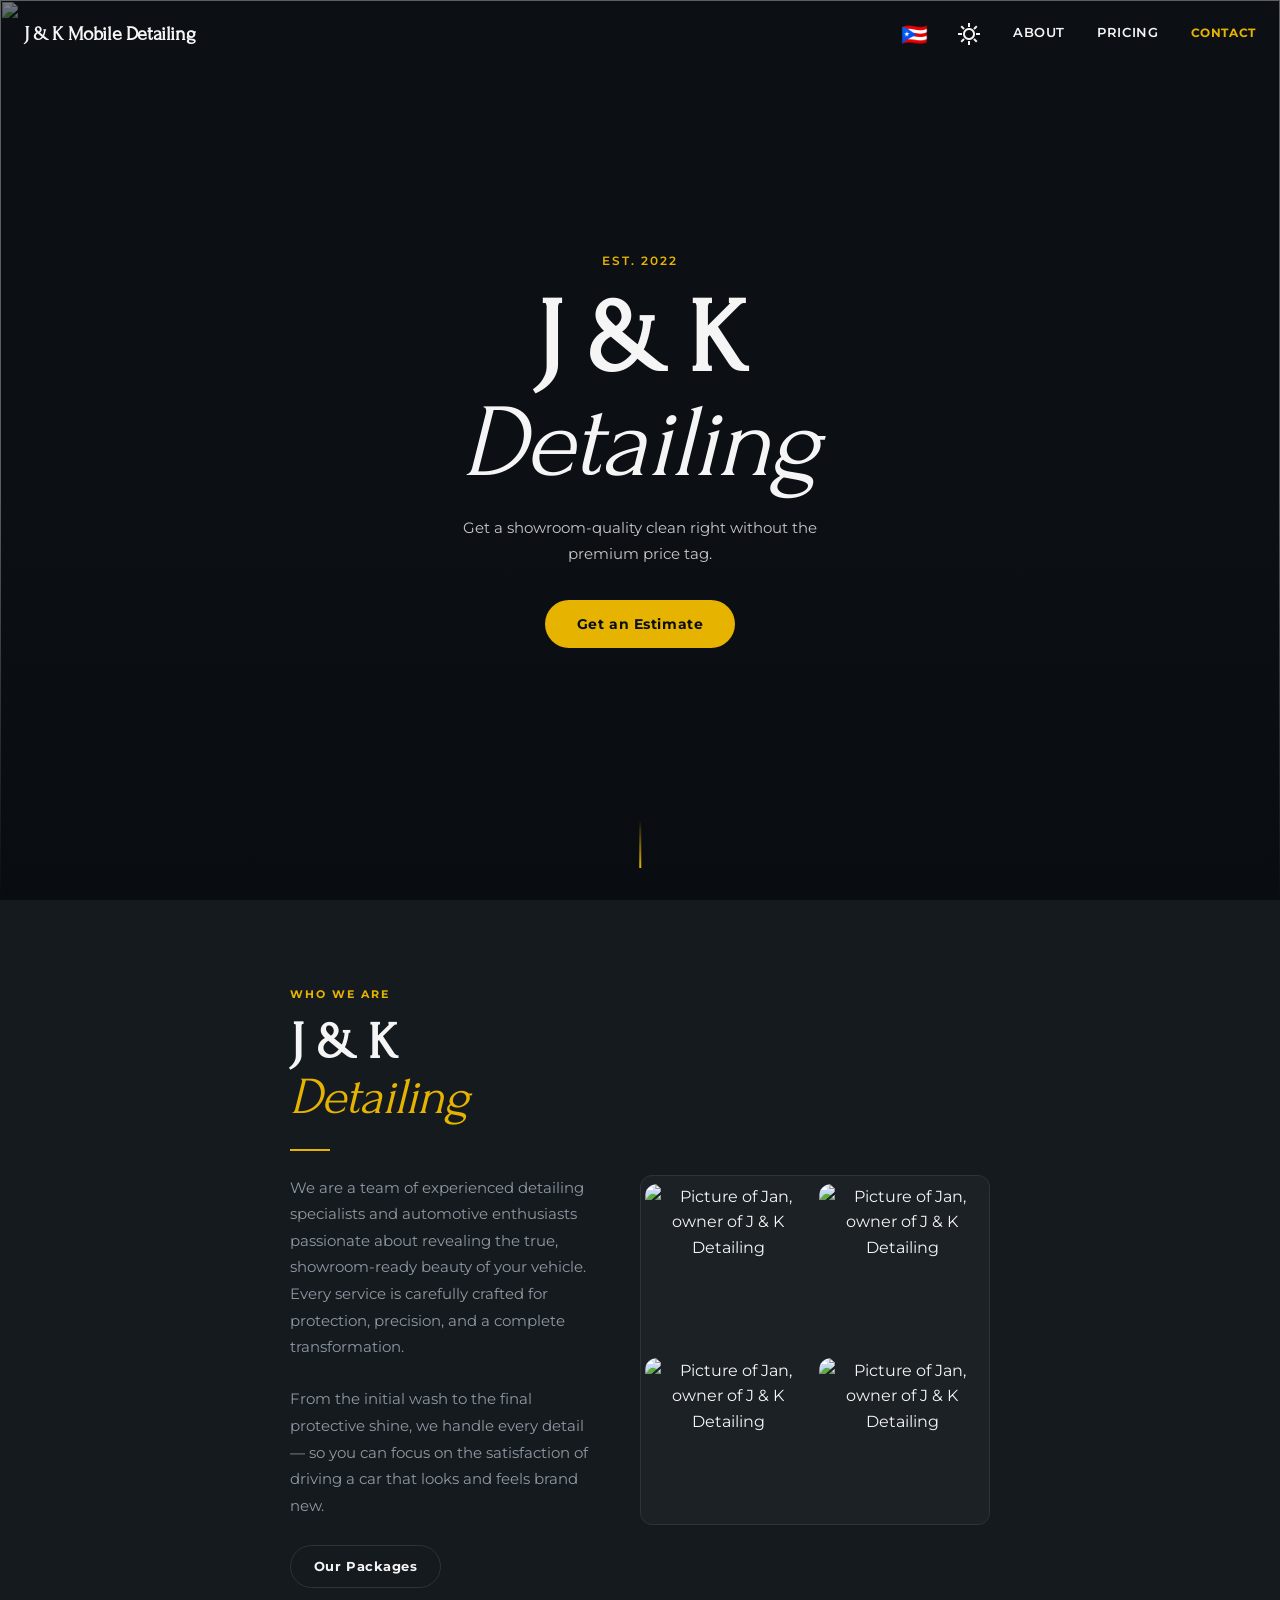
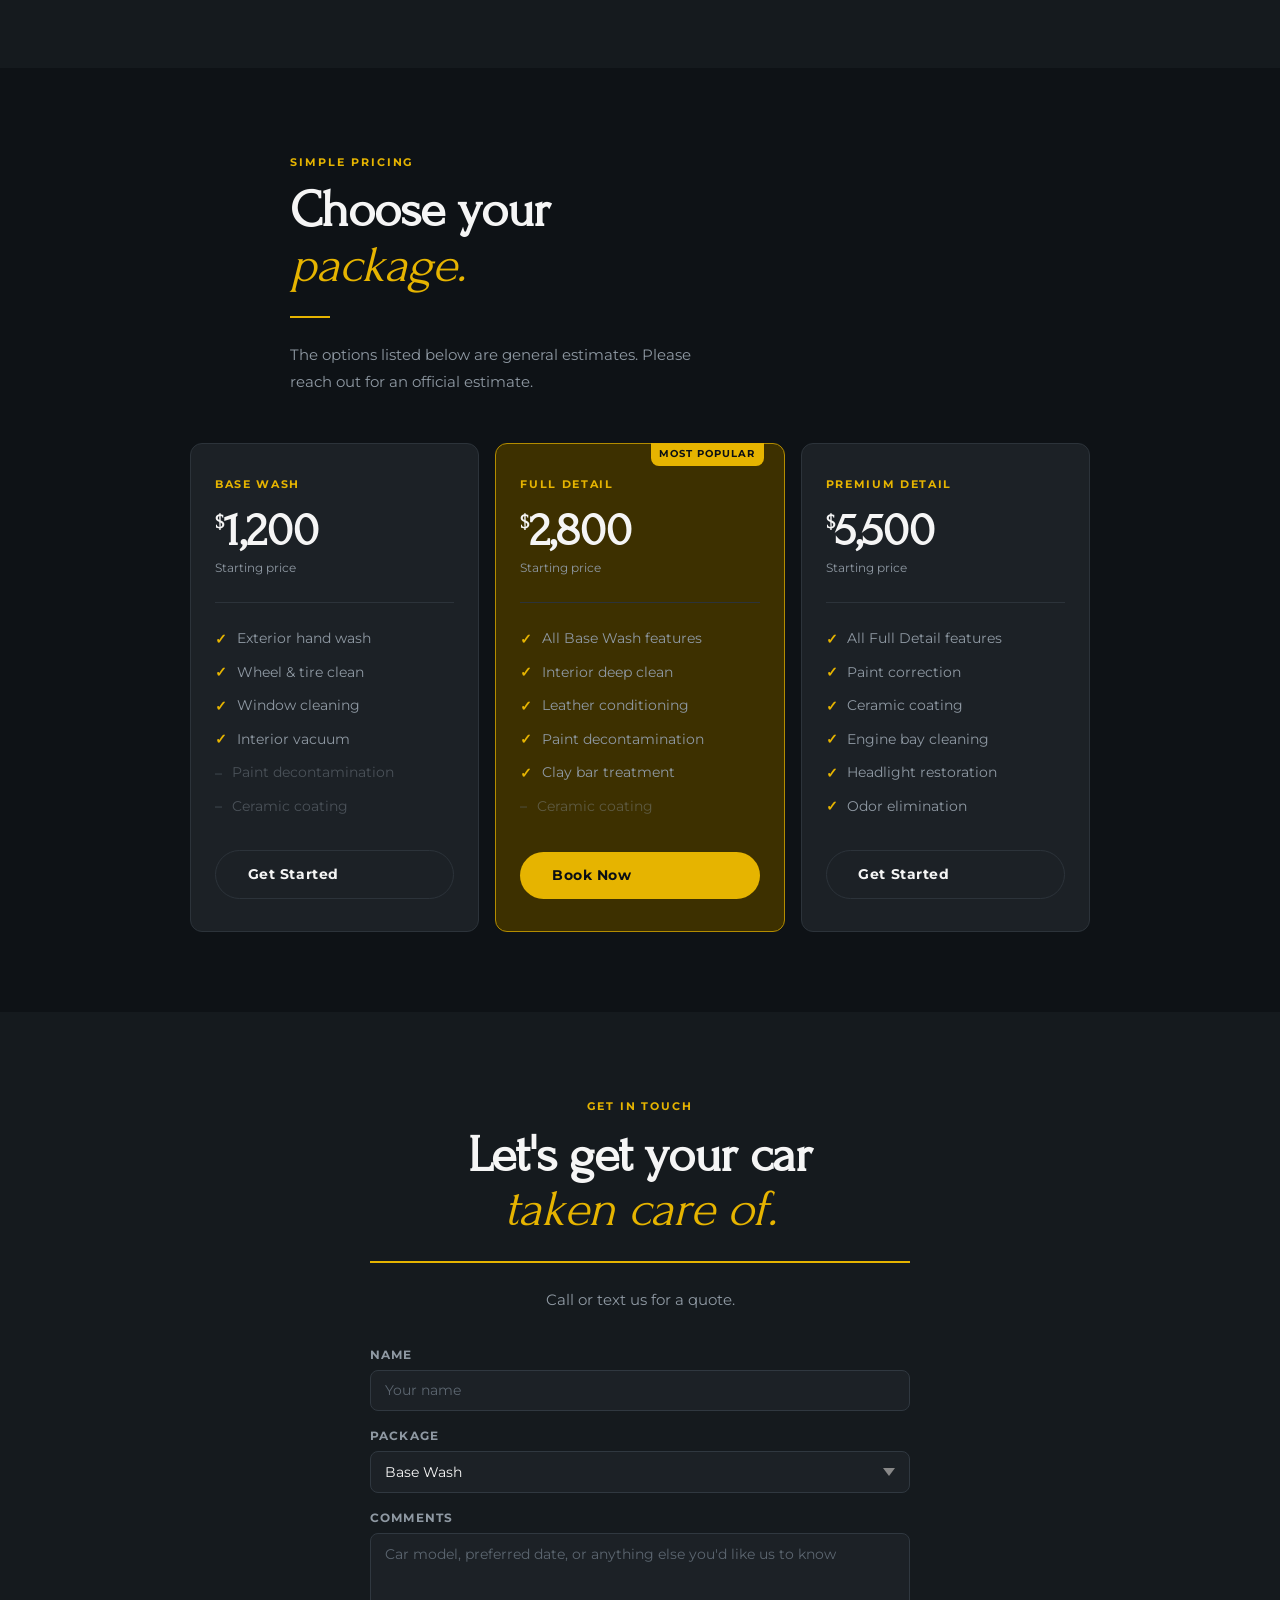
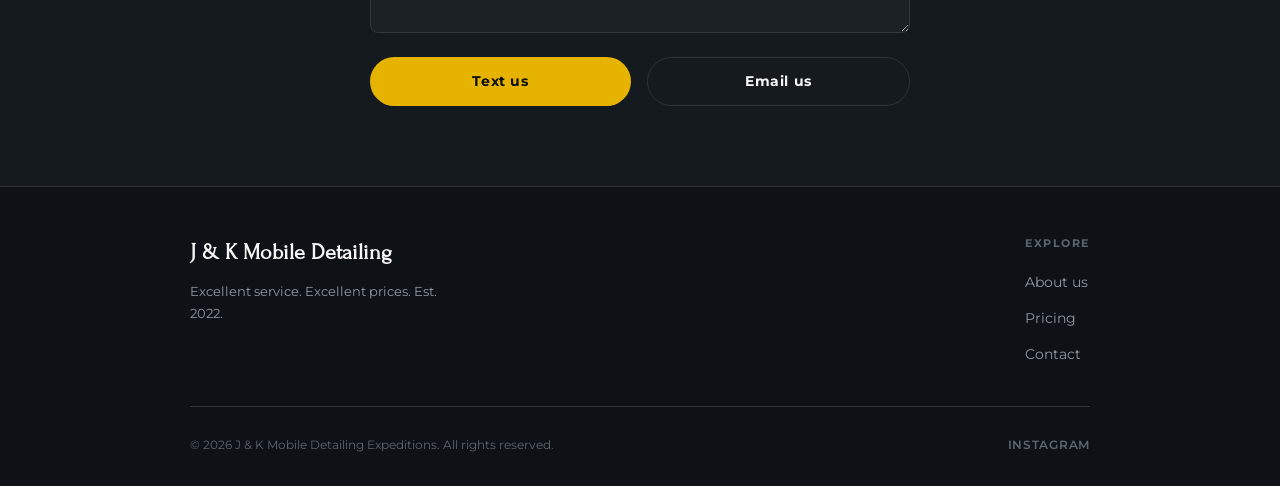
==== commit 654be7e5: "New Pic" ====
--- a/jan-site/index.html
+++ b/jan-site/index.html
@@ -116,7 +116,7 @@
           </div>
           <div class="about__stat">
             <a href="https://www.instagram.com/mdetailing749?igsh=dXpveGNpaGJ0d29r" target="_blank">
-            <img class="about__stat-img" src="https://images.unsplash.com/photo-1605559424843-9e4c228bf1c2?q=80&w=764&auto=format&fit=crop&ixlib=rb-4.1.0&ixid=M3wxMjA3fDB8MHxwaG90by1wYWdlfHx8fGVufDB8fHx8fA%3D%3D" alt="Picture of Jan, owner of J & K Detailing">
+            <img class="about__stat-img" src="https://images.unsplash.com/photo-1580273916550-e323be2ae537?q=80&w=1364&auto=format&fit=crop&ixlib=rb-4.1.0&ixid=M3wxMjA3fDB8MHxwaG90by1wYWdlfHx8fGVufDB8fHx8fA%3D%3D" alt="Picture of Jan, owner of J & K Detailing">
           </a>
           </div>
         </div>
@@ -221,7 +221,7 @@
         <div class="contact__field">
           <label for="contactComments" data-en="Comments" data-es="Comentarios">Comments</label>
           <textarea id="contactComments" rows="4"
-                    data-en-placeholder="Anything else you'd like us to know?"
+                    data-en-placeholder="Car model, preferred date, or anything else you'd like us to know"
                     data-es-placeholder="¿Algo más que quieras que sepamos?"
                     placeholder="Anything else you'd like us to know?"></textarea>
         </div>
